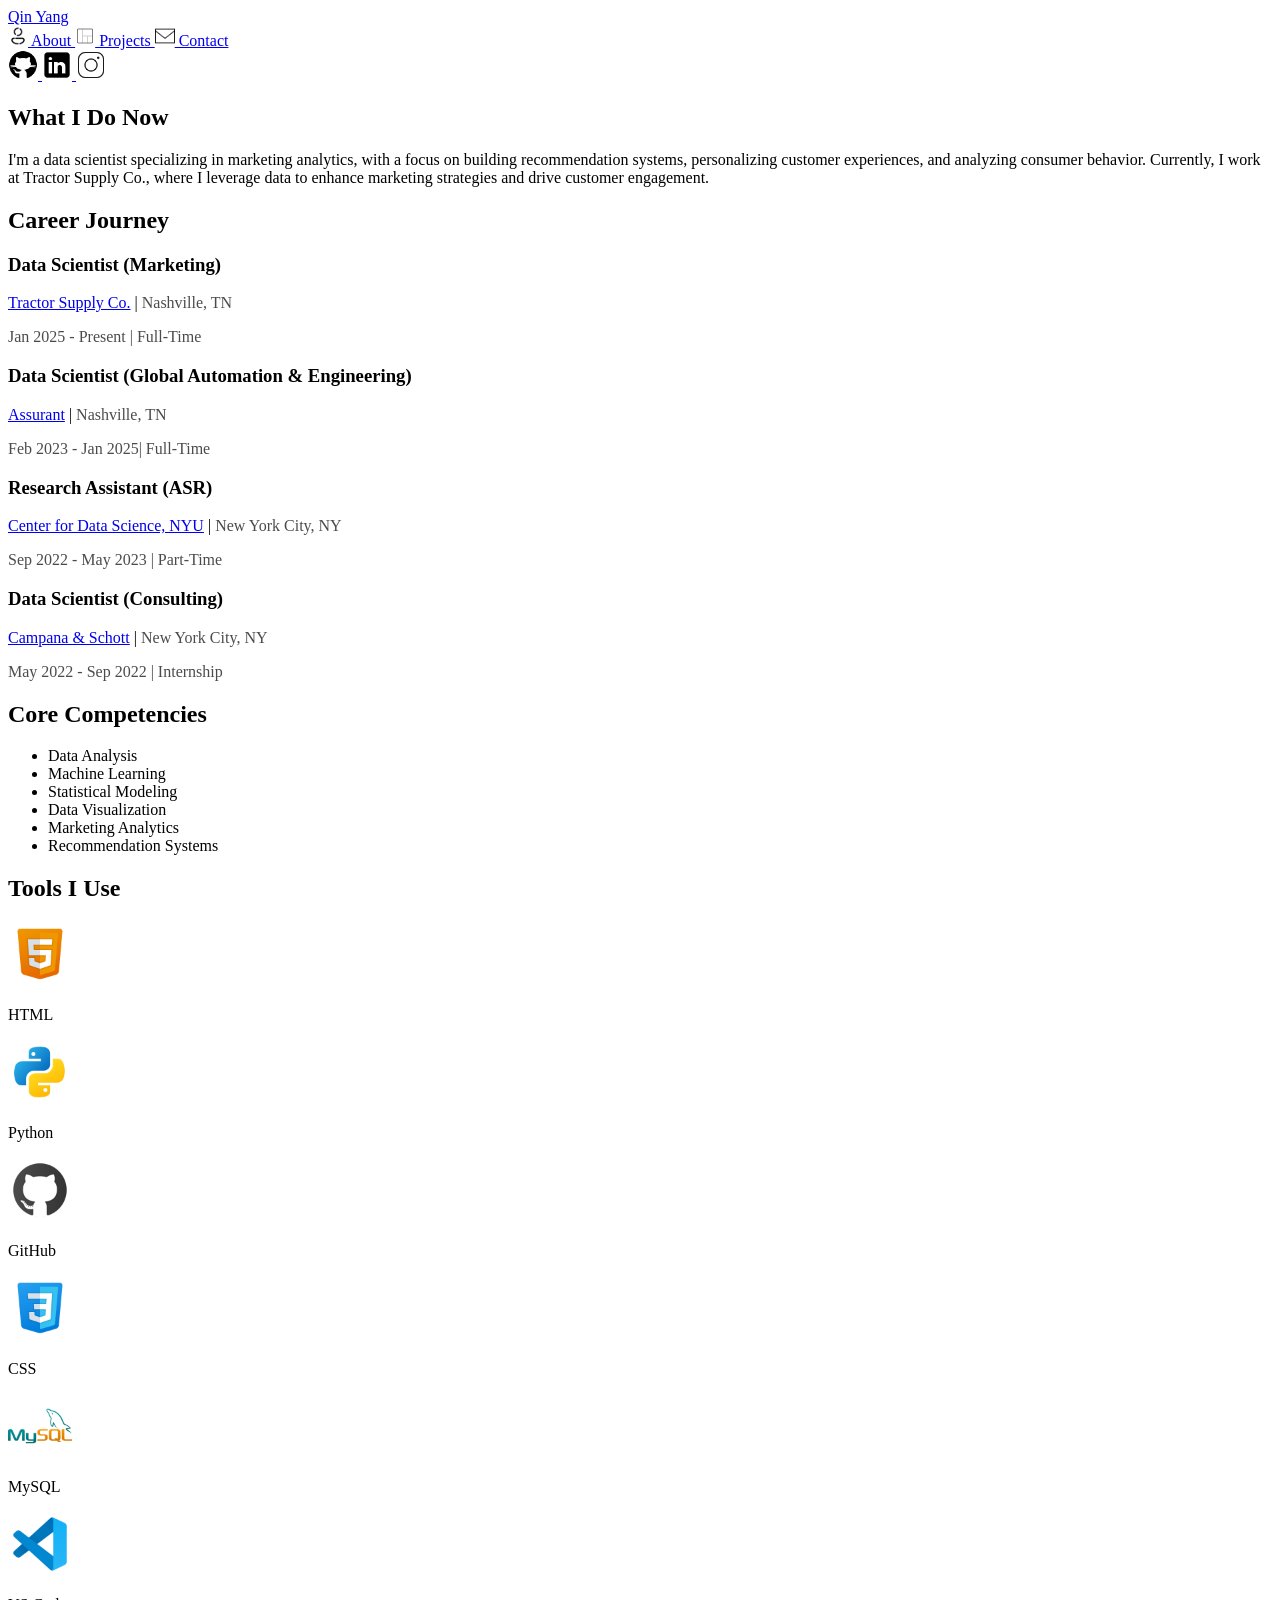
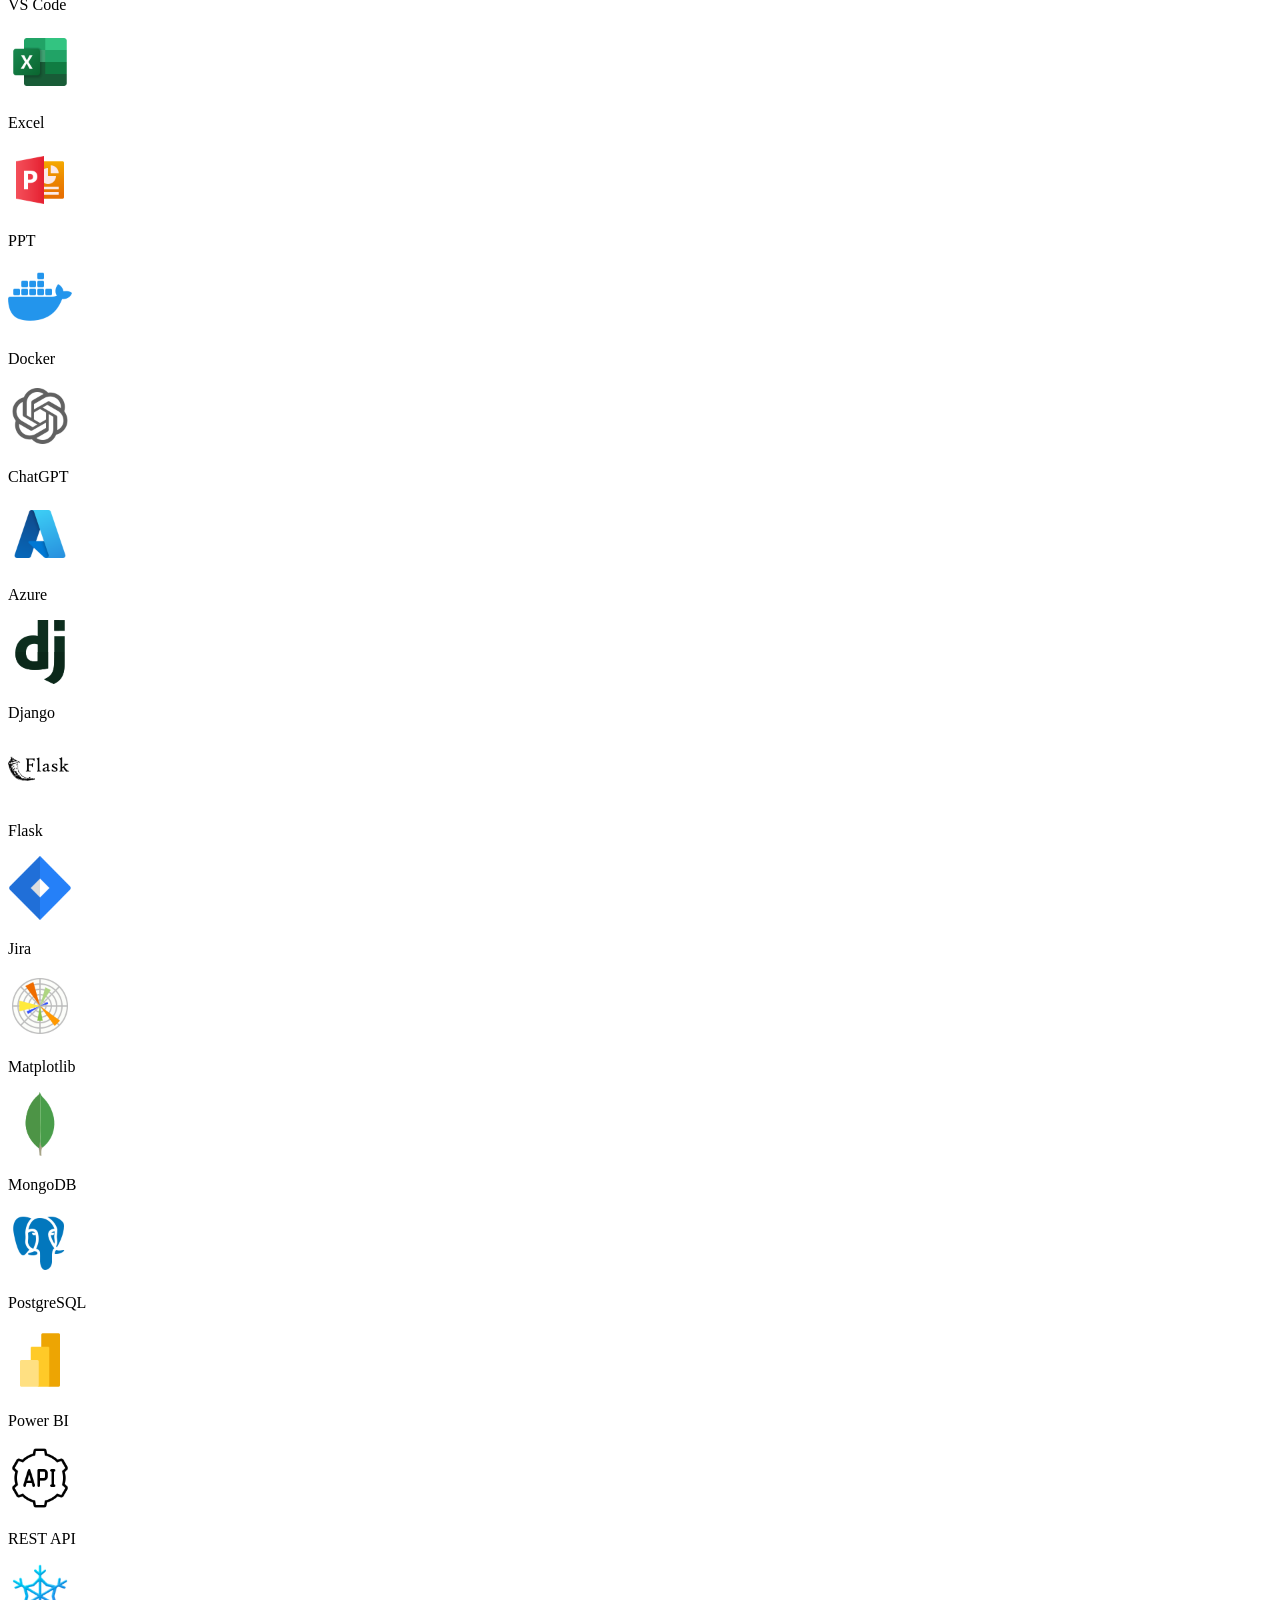
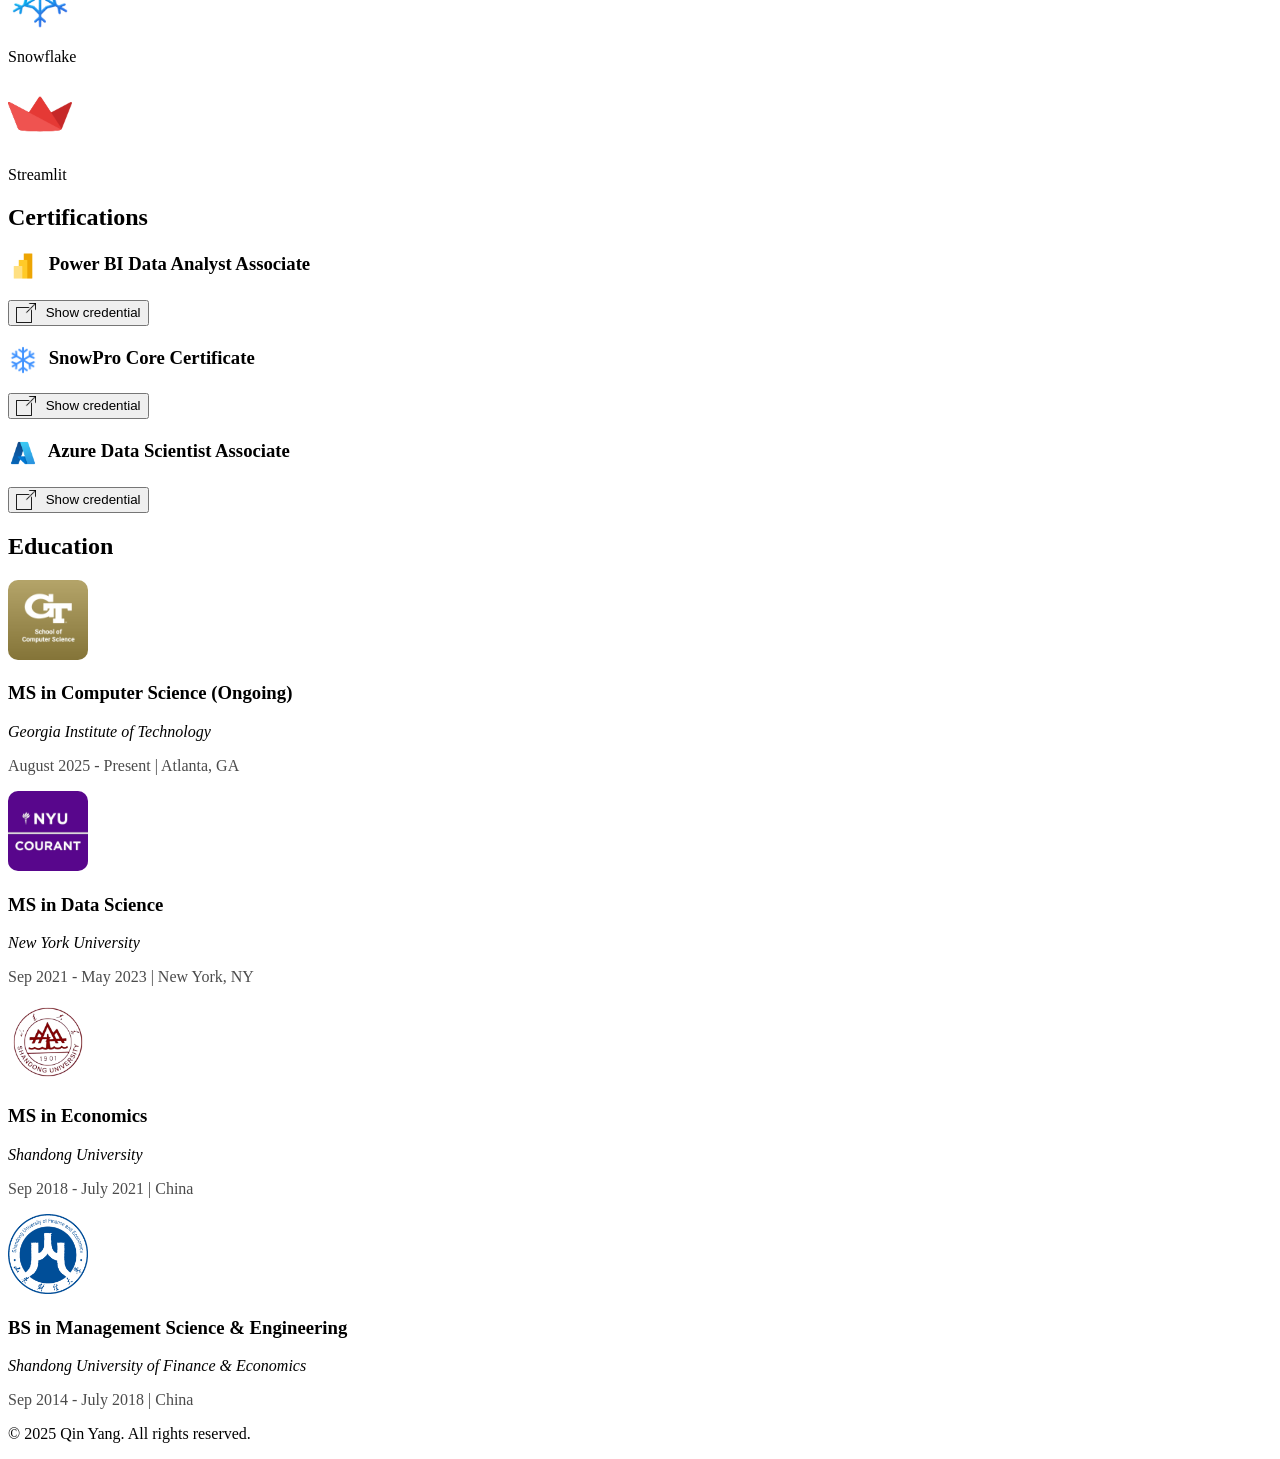
==== about.html @ 68f1b74b "A prototype of my personal website" ====
<!DOCTYPE html>
<html lang="en">
<head>
    <meta charset="UTF-8">
    <meta name="viewport" content="width=device-width, initial-scale=1.0">
    <link rel="stylesheet" href="/Users/qinyang/Documents/Gatech GitHub/Personal-Profile/assets/stylesheet.css">
    <link rel="preconnect" href="https://fonts.googleapis.com">
    <link rel="preconnect" href="https://fonts.gstatic.com" crossorigin>
    <link href="https://fonts.googleapis.com/css2?family=Lato:ital,wght@0,100;0,300;0,400;0,700;0,900;1,100;1,300;1,400;1,700;1,900&display=swap" rel="stylesheet">
    <title>Qin Yang</title>
</head>
<body>
    <!-- Navigation Bar -->
     <header>
        <div class="name"><a href="home.html">Qin Yang</a></div>
        <nav class="navbar">
            <a href="about.html" id="clicked">
                <img src="assets/imgs/icons8-about-me-50.png" alt="About Me" style="width:20px; height:20px;">
                About
            </a>
            <a href="#projects">
                <img src="assets/imgs/icons8-view-quilt-80.png" alt="Projects" style="width:20px; height:20px;">
                Projects
            </a>
            <a href="contact.html">
                <img src="assets/imgs/icons8-email-50.png" alt="Contact" style="width:20px; height:20px;">
                Contact
            </a>
        </nav>
        <div class="social-links">
            <a href="https://github.com/qyang350" target="_blank">
                <img src="assets/imgs/icons8-github-50.png" alt="GitHub" style="width:30px; height:30px;">
            </a>
            <a href="https://www.linkedin.com/in/qin-yang-a0a16521b/" target="_blank">
                <img src="assets/imgs/icons8-linkedin-50.png" alt="LinkedIn" style="width:30px; height:30px;">
            </a>
            <a href="https://www.instagram.com/opal_f_yang/" target="_blank">
                <img src="assets/imgs/icons8-instagram-logo-50.png" alt="Instagram" style="width:30px; height:30px;">
            </a>
        </div>
     </header>
     <!-- Main content goes here -->
    <main>
        <section id="what-i-do">
            <h2 style="font-weight: bold;">What I Do Now</h2>
            <p>I'm a data scientist specializing in marketing analytics, with a focus on building recommendation systems, personalizing customer experiences, and analyzing consumer behavior. Currently, I work at Tractor Supply Co., where I leverage data to enhance marketing strategies and drive customer engagement.</p>
        </section>
        <section id="career-journey">
            <h2 style="font-weight: bold;">Career Journey</h2>
            <div class="career-grid">
                <div id="tsc-data-scientist">
                    <h3>Data Scientist (Marketing)</h3>
                    <p><a href="https://www.tractorsupply.com/">Tractor Supply Co.</a> | <span style="opacity: 0.7">Nashville, TN</span></p>
                    <p style="opacity: 0.7">Jan 2025 - Present | Full-Time</p>
                </div>
                <div id="assurant-data-scientist">
                    <h3>Data Scientist (Global Automation & Engineering)</h3>
                    <p><a href="https://www.assurant.com/">Assurant</a> | <span style="opacity: 0.7">Nashville, TN</span></p>
                    <p style="opacity: 0.7">Feb 2023 - Jan 2025| Full-Time</p>
                </div>
                <div id="nyu-research-assistant">
                    <h3>Research Assistant (ASR)</h3>
                    <p><a href="https://cds.nyu.edu/">Center for Data Science, NYU</a> | <span style="opacity: 0.7">New York City, NY</span></p>
                    <p style="opacity: 0.7">Sep 2022 - May 2023 | Part-Time</p>
                </div>
                <div id="cs-data-scientist">
                    <h3>Data Scientist (Consulting)</h3>
                    <p><a href="https://www.campana-schott.com/us/">Campana & Schott</a> | <span style="opacity: 0.7">New York City, NY</span></p>
                    <p style="opacity: 0.7">May 2022 - Sep 2022 | Internship</p>
                </div>
            </div>
        </section>
        <section id="core-competencies">
            <h2 style="font-weight: bold;">Core Competencies</h2>
            <ul>
                <li>Data Analysis</li>
                <li>Machine Learning</li>
                <li>Statistical Modeling</li>
                <li>Data Visualization</li>
                <li>Marketing Analytics</li>
                <li>Recommendation Systems</li>
            </ul>
        </section>
        <section id="tools-i-use">
            <h2 style="font-weight: bold;">Tools I Use</h2>
            <div class="tools-grid">
                <div>
                    <img src="assets/imgs/icons8-html-5-96.png" style="height: 64px;">
                    <p>HTML</p>
                </div>
                <div>
                    <img src="assets/imgs/icons8-python-96.png" style="height: 64px;">
                    <p>Python</p>
                </div>
                <div>
                    <img src="assets/imgs/icons8-github-96.png" style="height: 64px;">
                    <p>GitHub</p>
                </div>
                <div>
                    <img src="assets/imgs/icons8-css3-96.png" style="height: 64px;">
                    <p>CSS</p>
                </div>
                <div>
                    <img src="assets/imgs/icons8-mysql-logo-96.png" style="height: 64px;">
                    <p>MySQL</p>
                </div>
                <div>
                    <img src="assets/imgs/icons8-visual-studio-code-2019-96.png" style="height: 64px;">
                    <p>VS Code</p>
                </div>
                <div>
                    <img src="assets/imgs/icons8-microsoft-excel-2019-96.png" style="height: 64px;">
                    <p>Excel</p>
                </div>
                <div>
                    <img src="assets/imgs/icons8-microsoft-powerpoint-96.png" style="height: 64px;">
                    <p>PPT</p>
                </div>
                <div>
                    <img src="assets/imgs/icons8-docker-96.png" style="height: 64px;">
                    <p>Docker</p>
                </div>
                <div>
                    <img src="assets/imgs/icons8-chatgpt-96.png" style="height: 64px;">
                    <p>ChatGPT</p>
                </div>
                <div>
                    <img src="assets/imgs/icons8-azure-96.png" style="height: 64px;">
                    <p>Azure</p>
                </div>
                <div>
                    <img src="assets/imgs/icons8-django-96.png" style="height: 64px;">
                    <p>Django</p>
                </div>
                <div>
                    <img src="assets/imgs/icons8-flask-100.png" style="height: 64px;">
                    <p>Flask</p>
                </div>
                <div>
                    <img src="assets/imgs/icons8-jira-96.png" style="height: 64px;">
                    <p>Jira</p>
                </div>
                <div>
                    <img src="assets/imgs/icons8-matplotlib-96.png" style="height: 64px;">
                    <p>Matplotlib</p>
                </div>
                <div>
                    <img src="assets/imgs/icons8-mongodb-96.png" style="height: 64px;">
                    <p>MongoDB</p>
                </div>
                <div>
                    <img src="assets/imgs/icons8-postgresql-96.png" style="height: 64px;">
                    <p>PostgreSQL</p>
                </div>
                <div>
                    <img src="assets/imgs/icons8-power-bi-2021-96.png" style="height: 64px;">
                    <p>Power BI</p>
                </div>
                <div>
                    <img src="assets/imgs/icons8-rest-api-100.png" style="height: 64px;">
                    <p>REST API</p>
                </div>
                <div>
                    <img src="assets/imgs/icons8-snowflake-94.png" style="height: 64px;">
                    <p>Snowflake</p>
                </div>
                <div>
                    <img src="assets/imgs/icons8-streamlit-96.png" style="height: 64px;">
                    <p>Streamlit</p>
                </div>
            </div>
        </section>
        <section id="certifications">
            <h2 style="font-weight: bold;">Certifications</h2>
            <div>
                <div id="certificate">
                    <h3>
                        <img src="assets/imgs/icons8-power-bi-2021-96.png" alt="Power BI Logo" style="width:30px; height:30px; vertical-align:middle; margin-right:6px;">
                        Power BI Data Analyst Associate
                    </h3>
                    <a href="https://achieve.snowflake.com/372d819d-d7f3-4396-bee8-6fe7831b6d14#acc.HWFtnwcZ" style="text-decoration:none;">
                        <button>
                            <img src="assets/imgs/icons8-external-link-50.png" alt="Show credential" style="width:20px; height:20px; vertical-align:middle; margin-right:6px;">
                            Show credential
                        </button>
                    </a>
                </div>
                <div id="certificate">
                    <h3>
                        <img src="assets/imgs/snowflake.png" alt="Snowflake Logo" style="width:30px; height:30px; vertical-align:middle; margin-right:6px;">
                        SnowPro Core Certificate
                    </h3>
                    <a href="https://achieve.snowflake.com/372d819d-d7f3-4396-bee8-6fe7831b6d14#acc.HWFtnwcZ" style="text-decoration:none;">
                        <button>
                            <img src="assets/imgs/icons8-external-link-50.png" alt="Show credential" style="width:20px; height:20px; vertical-align:middle; margin-right:6px;">
                            Show credential
                        </button>
                    </a>
                </div>
                <div id="certificate">
                    <h3>
                        <img src="assets/imgs/icons8-azure-96.png" alt="Azure Logo" style="width:30px; height:30px; vertical-align:middle; margin-right:6px;">
                        Azure Data Scientist Associate
                    </h3>
                    <a href="https://achieve.snowflake.com/372d819d-d7f3-4396-bee8-6fe7831b6d14#acc.HWFtnwcZ" style="text-decoration:none;">
                        <button>
                            <img src="assets/imgs/icons8-external-link-50.png" alt="Show credential" style="width:20px; height:20px; vertical-align:middle; margin-right:6px;">
                            Show credential
                        </button>
                    </a>
                </div>
            </div>
        </section>
        <section id="education">
            <h2 style="font-weight: bold;">Education</h2>
            <div class="education-grid">
                <div id="gatech-ms">
                    <div class="school-logo">
                        <img src="assets/imgs/gatech-cs.jpg" alt="Georgia Tech MS in Computer Science" style="width:80px; border-radius:10px;">
                    </div>
                    <div class="program-details">
                        <h3>MS in Computer Science (Ongoing)</h3>
                        <p><i>Georgia Institute of Technology</i></p>
                        <p style="opacity: 0.7">August 2025 - Present | Atlanta, GA</p>
                    </div>
                </div>
                <div id="nyu-ms">
                    <div class="school-logo">
                        <img src="assets/imgs/nyu-courant.jpg" alt="NYU MS in Data Science" style="width:80px; border-radius:10px;">
                    </div>
                    <div class="program-details">
                        <h3>MS in Data Science</h3>
                        <p><i>New York University</i></p>
                        <p style="opacity: 0.7">Sep 2021 - May 2023 | New York, NY</p>
                    </div>
                </div>
                <div id="sd-ms">
                    <div class="school-logo">
                        <img src="assets/imgs/sdu.png" alt="Shandong University MS in Economics" style="width:80px; border-radius:10px;">
                    </div>
                    <div class="program-details">
                        <h3>MS in Economics</h3>
                        <p><i>Shandong University</i></p>
                        <p style="opacity: 0.7">Sep 2018 - July 2021 | China</p>
                    </div>
                </div>
                <div id="sd-finance-econ-bachelor">
                    <div class="school-logo">
                        <img src="assets/imgs/sdu-ef.png" alt="Shandong University of Finance & Economics" style="width:80px; border-radius:10px;">
                    </div>
                    <div class="program-details">
                        <h3>BS in Management Science & Engineering</h3>
                        <p><i>Shandong University of Finance & Economics</i></p>
                        <p style="opacity: 0.7">Sep 2014 - July 2018 | China</p>
                    </div>
                </div>
        </section>
        <!-- <section id="outside-work">
            <h2 style="font-weight: bold;">Outside of Work</h2>
            <div class="photos-grid">
                <img src="assets/imgs/photo-1.png" alt="Hiking">
                <img src="assets/imgs/photo-2.png" alt="Chongqing">
                <img src="assets/imgs/photo-3.jpg" alt="Riley">
                <img src="assets/imgs/photo-4.JPG">
                <img src="assets/imgs/photo-5.jpg">
                <img src="assets/imgs/photo-6.JPG">
                <img src="assets/imgs/photo-7.jpg">
                <img src="assets/imgs/photo-8.png">
            </div>
        </section> -->
    </main>
    <footer>
        <p>&copy; 2025 Qin Yang. All rights reserved.</p>
    </footer>
</body>
</html>
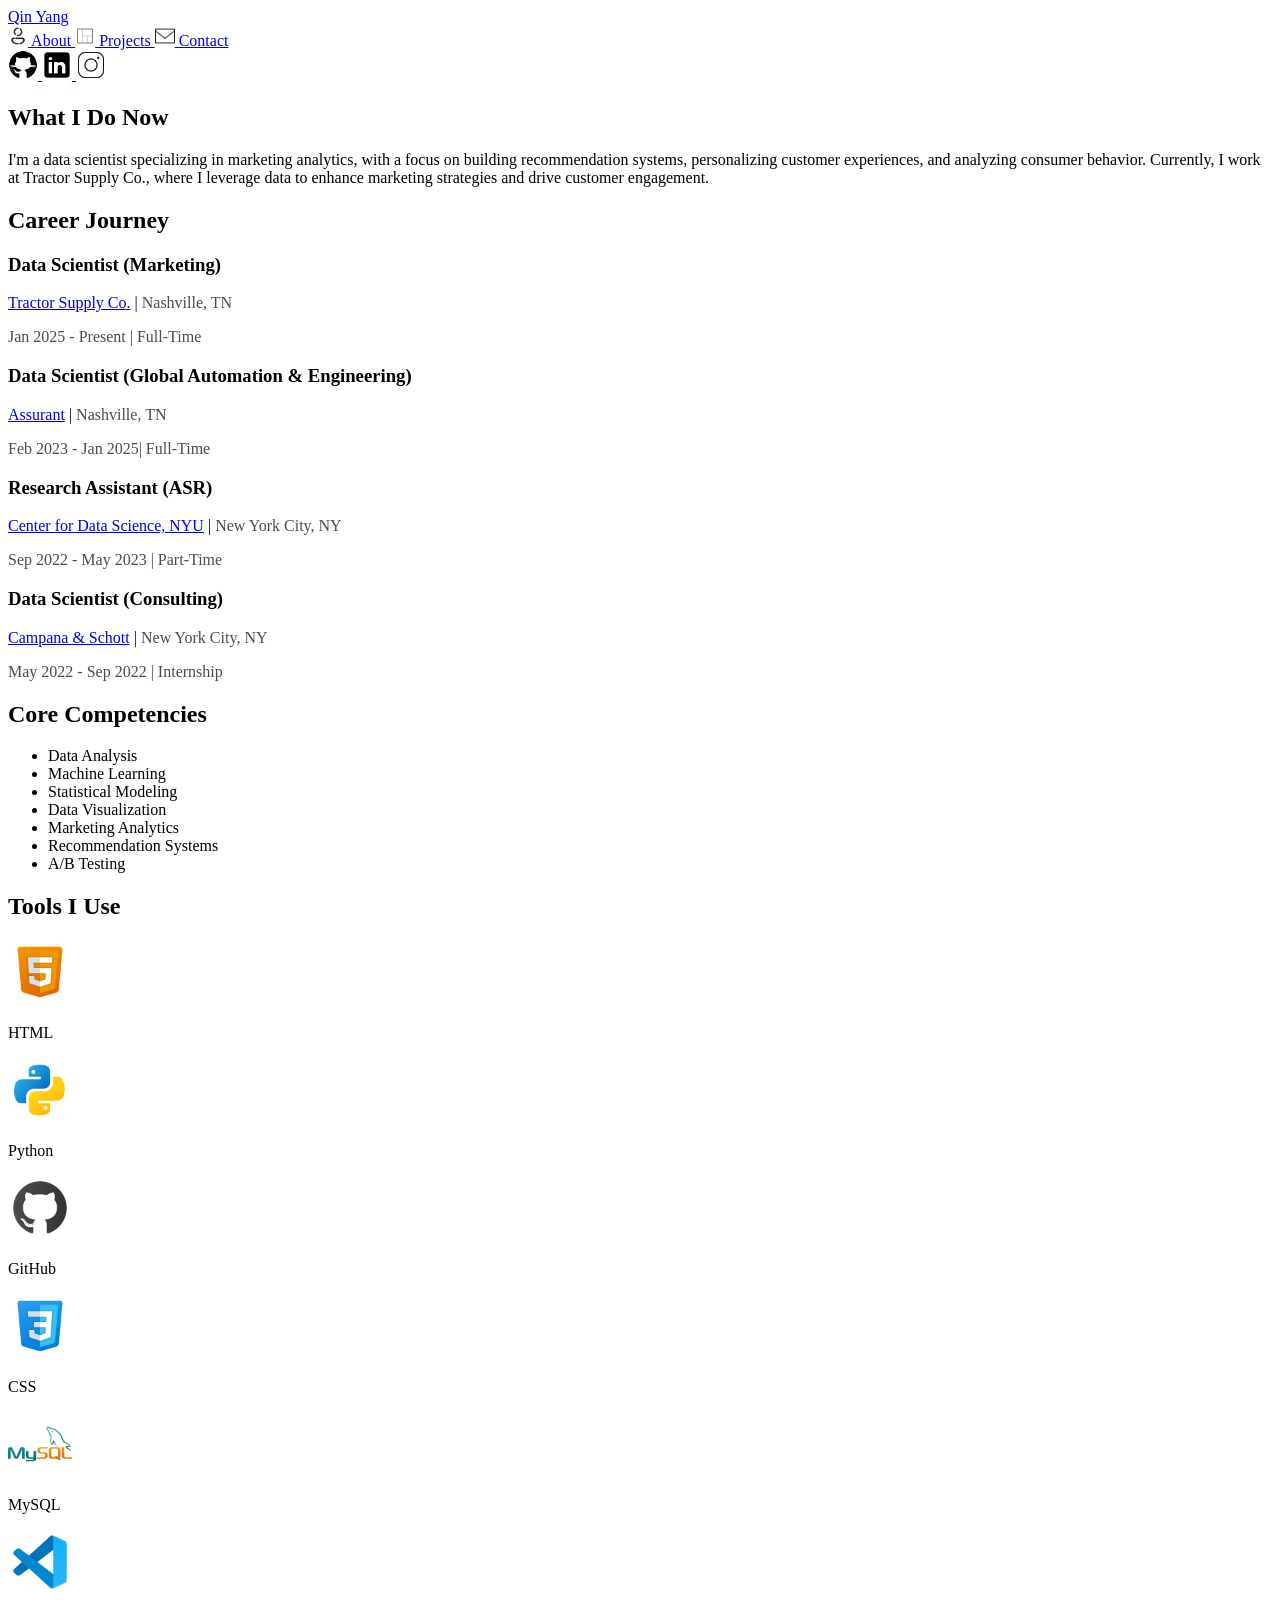
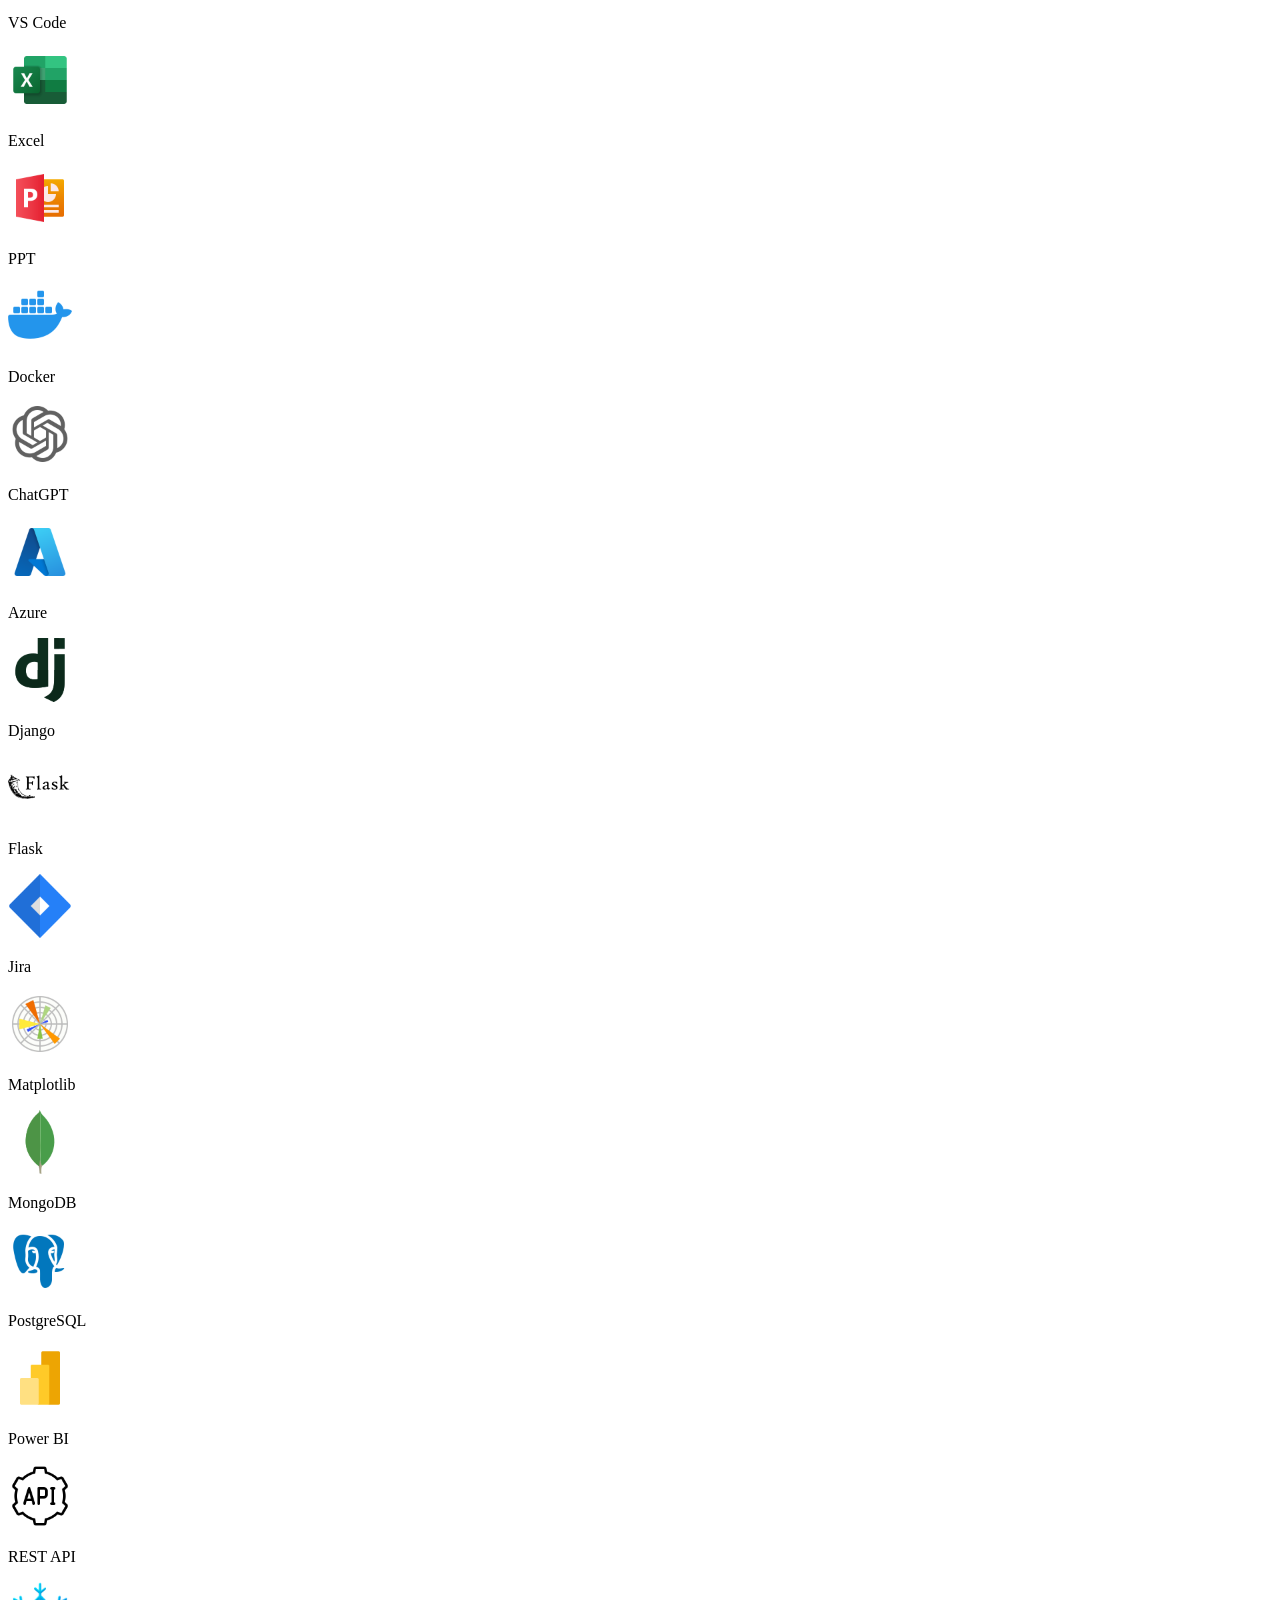
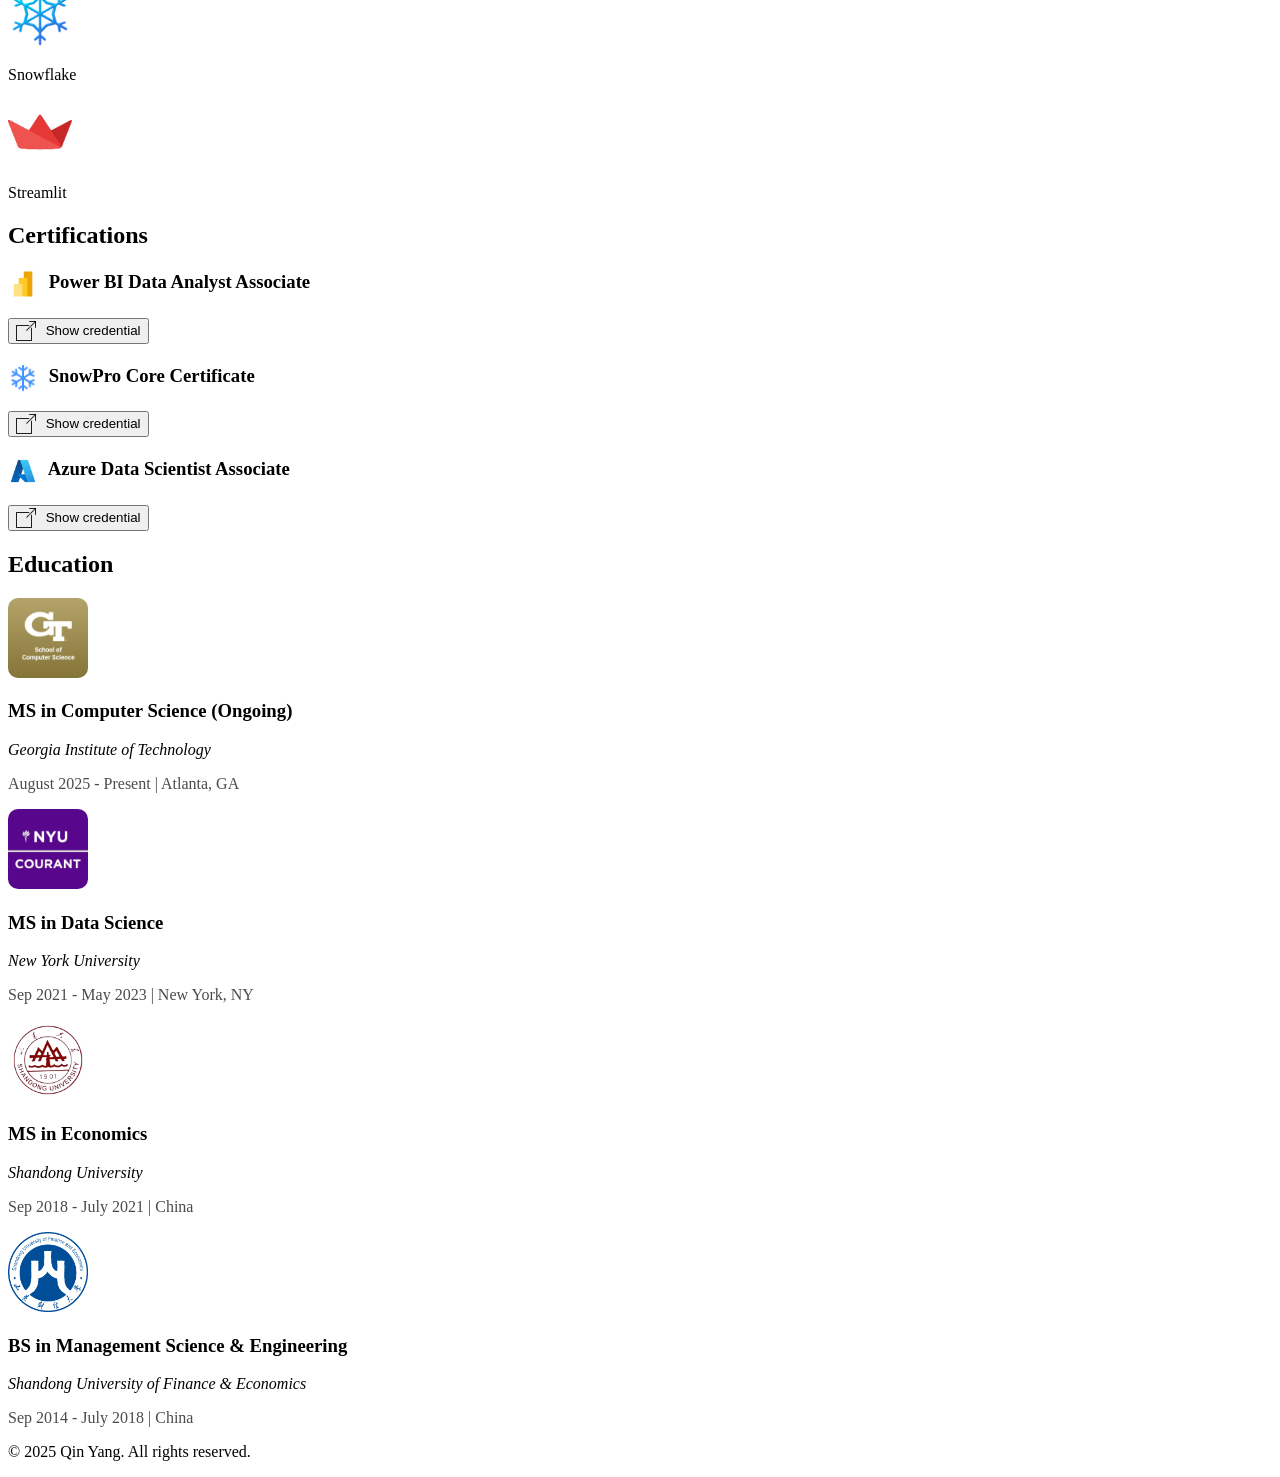
==== commit c52c7e7c: "Update portfolio" ====
--- a/about.html
+++ b/about.html
@@ -3,7 +3,7 @@
 <head>
     <meta charset="UTF-8">
     <meta name="viewport" content="width=device-width, initial-scale=1.0">
-    <link rel="stylesheet" href="/Users/qinyang/Documents/Gatech GitHub/Personal-Profile/assets/stylesheet.css">
+    <link rel="stylesheet" href="/Users/qinyang/Documents/GitHub/Personal-Profile/assets/stylesheet.css">
     <link rel="preconnect" href="https://fonts.googleapis.com">
     <link rel="preconnect" href="https://fonts.gstatic.com" crossorigin>
     <link href="https://fonts.googleapis.com/css2?family=Lato:ital,wght@0,100;0,300;0,400;0,700;0,900;1,100;1,300;1,400;1,700;1,900&display=swap" rel="stylesheet">
@@ -18,7 +18,7 @@
                 <img src="assets/imgs/icons8-about-me-50.png" alt="About Me" style="width:20px; height:20px;">
                 About
             </a>
-            <a href="#projects">
+            <a href="projects.html">
                 <img src="assets/imgs/icons8-view-quilt-80.png" alt="Projects" style="width:20px; height:20px;">
                 Projects
             </a>
@@ -79,6 +79,7 @@
                 <li>Data Visualization</li>
                 <li>Marketing Analytics</li>
                 <li>Recommendation Systems</li>
+                <li>A/B Testing</li>
             </ul>
         </section>
         <section id="tools-i-use">
@@ -178,7 +179,7 @@
                         <img src="assets/imgs/icons8-power-bi-2021-96.png" alt="Power BI Logo" style="width:30px; height:30px; vertical-align:middle; margin-right:6px;">
                         Power BI Data Analyst Associate
                     </h3>
-                    <a href="https://achieve.snowflake.com/372d819d-d7f3-4396-bee8-6fe7831b6d14#acc.HWFtnwcZ" style="text-decoration:none;">
+                    <a href="https://learn.microsoft.com/en-us/users/yangqin-9115/credentials/882cb83aa916bb2c" style="text-decoration:none;">
                         <button>
                             <img src="assets/imgs/icons8-external-link-50.png" alt="Show credential" style="width:20px; height:20px; vertical-align:middle; margin-right:6px;">
                             Show credential
@@ -202,7 +203,7 @@
                         <img src="assets/imgs/icons8-azure-96.png" alt="Azure Logo" style="width:30px; height:30px; vertical-align:middle; margin-right:6px;">
                         Azure Data Scientist Associate
                     </h3>
-                    <a href="https://achieve.snowflake.com/372d819d-d7f3-4396-bee8-6fe7831b6d14#acc.HWFtnwcZ" style="text-decoration:none;">
+                    <a href="https://www.credly.com/users/qin-yang.fada8e9a/badges#credly" style="text-decoration:none;">
                         <button>
                             <img src="assets/imgs/icons8-external-link-50.png" alt="Show credential" style="width:20px; height:20px; vertical-align:middle; margin-right:6px;">
                             Show credential
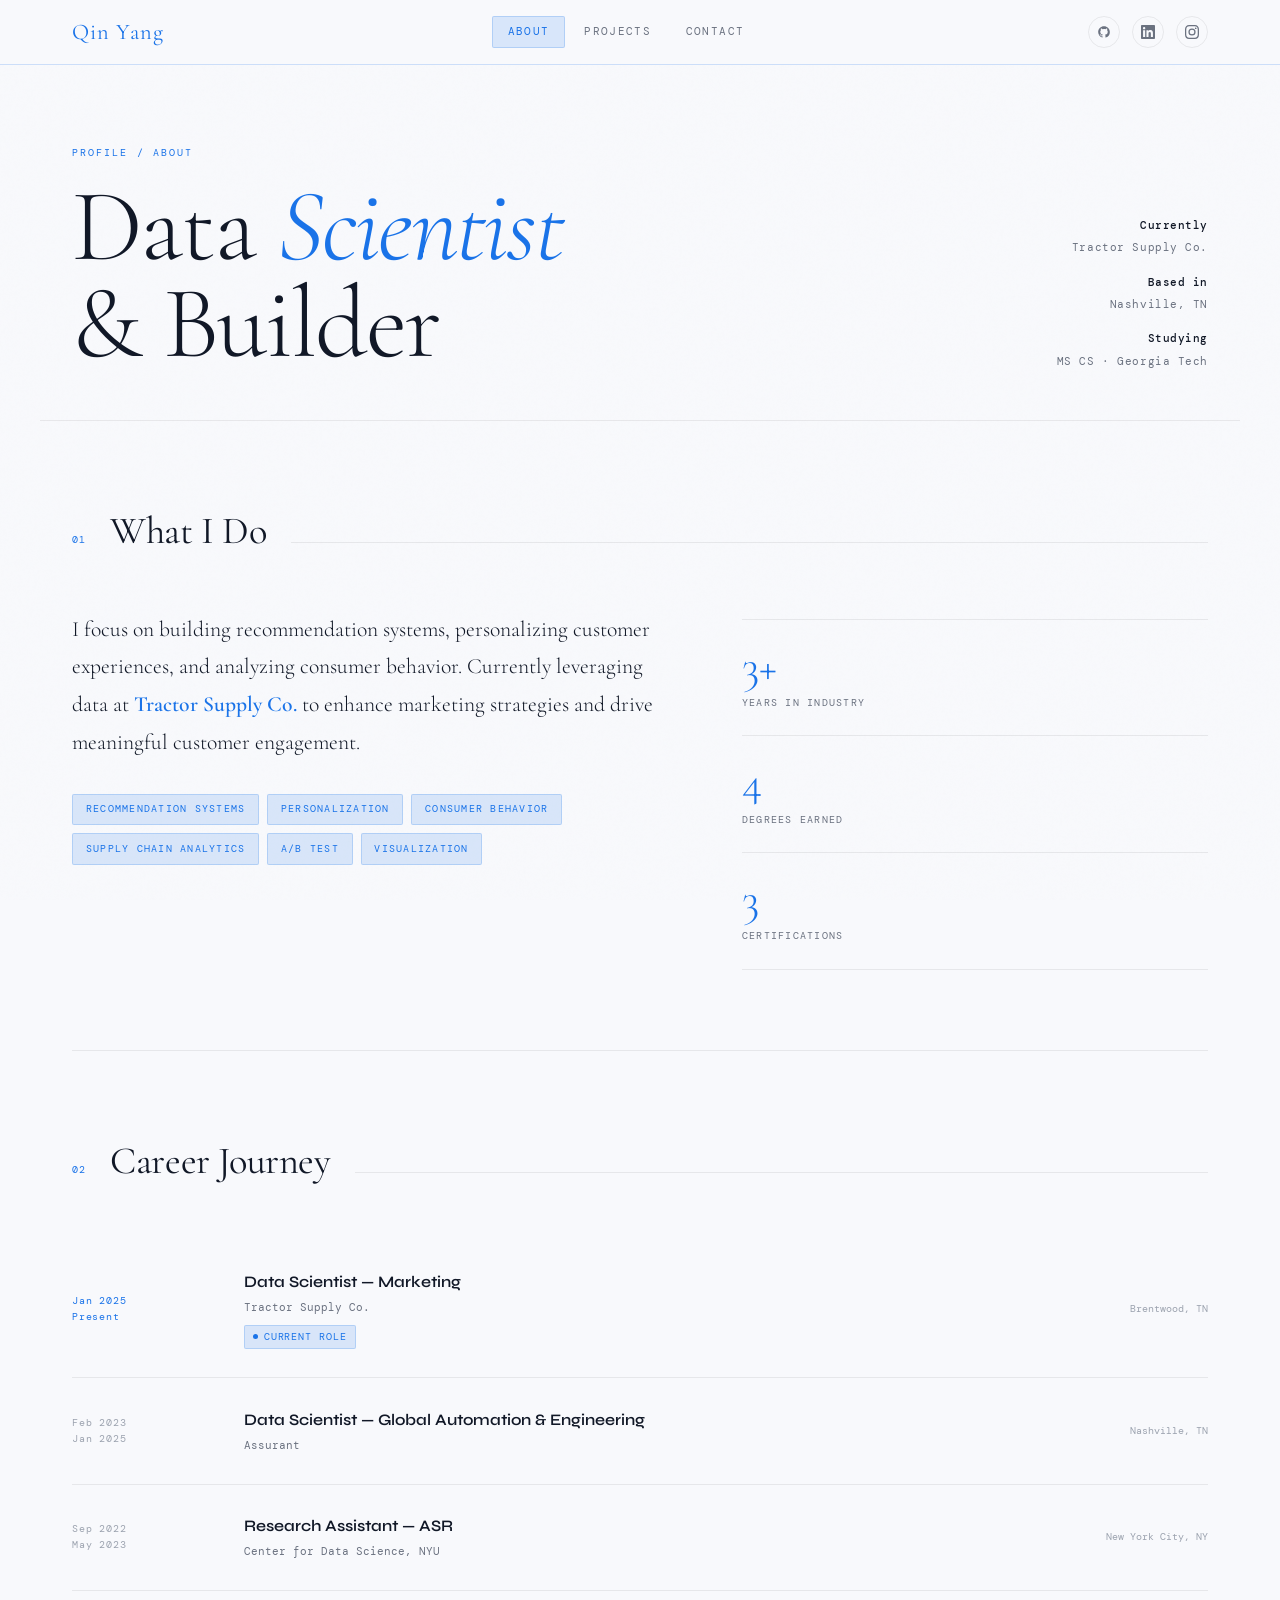
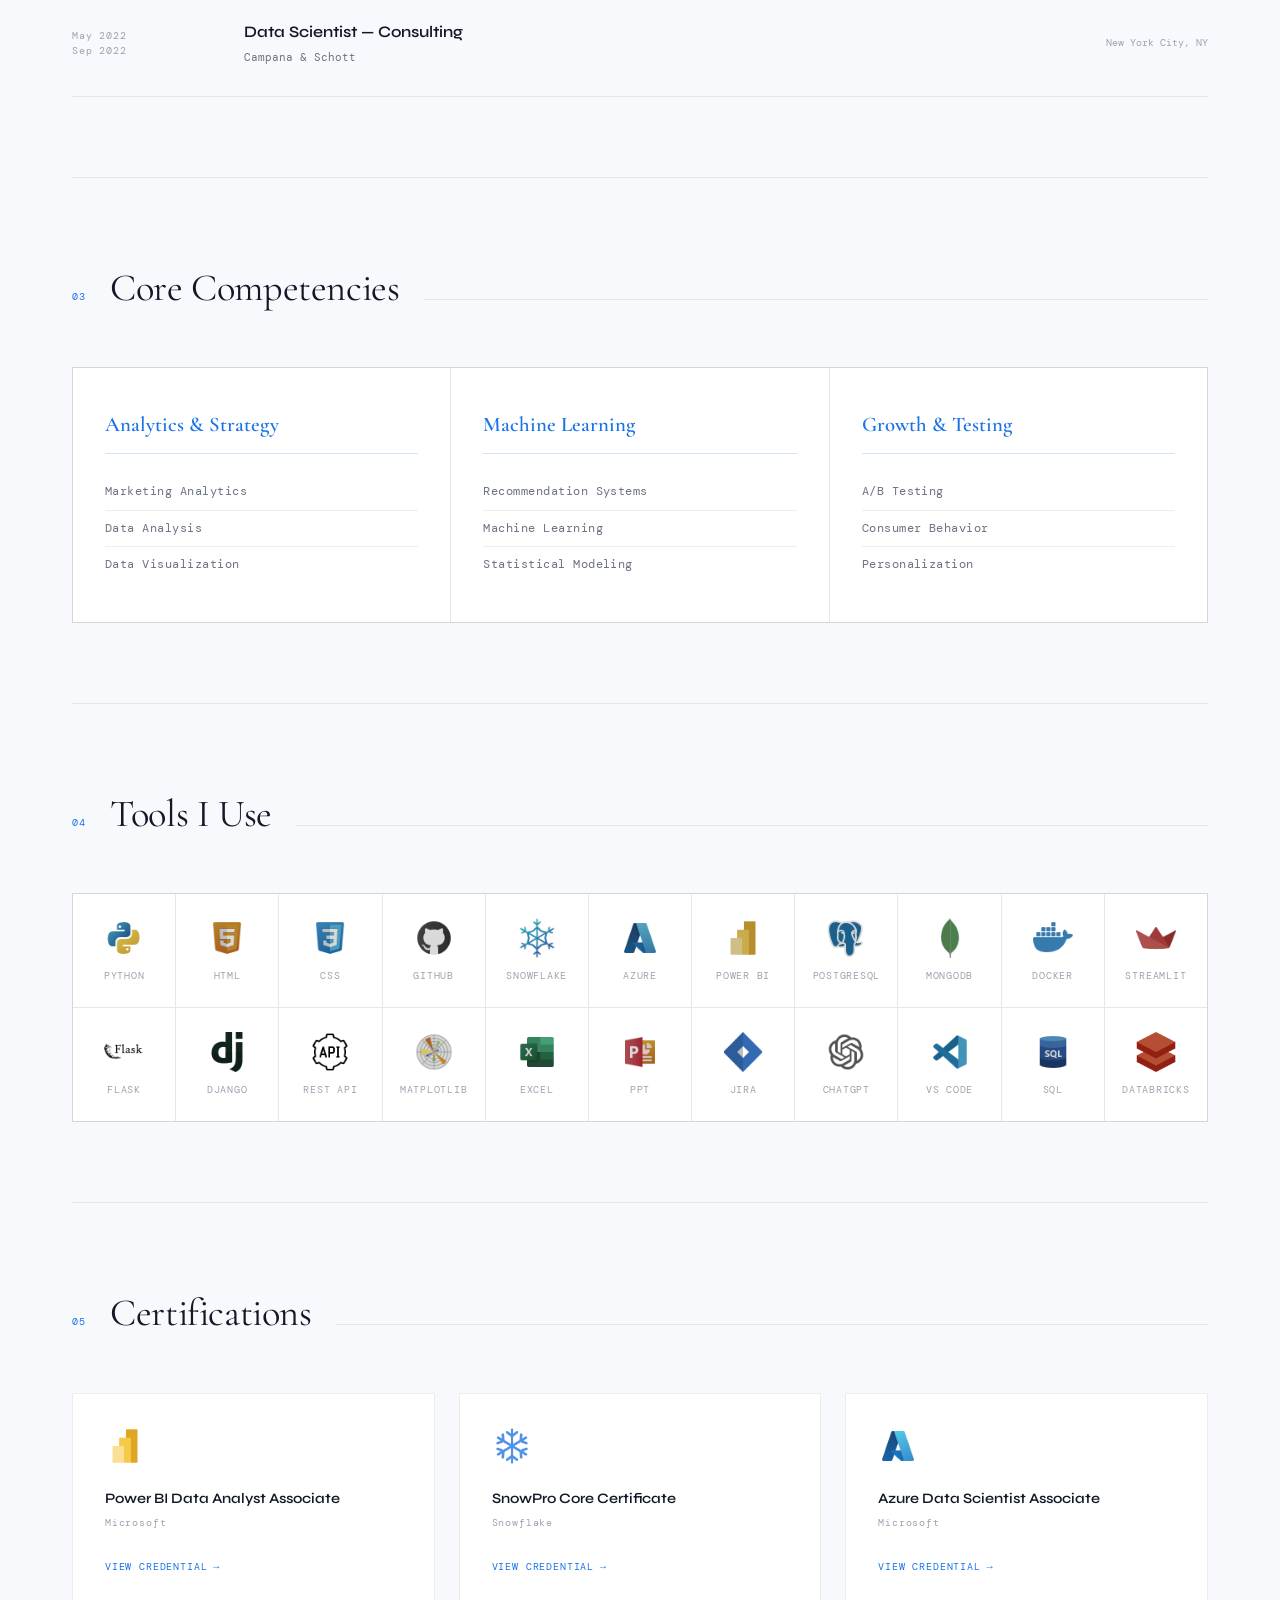
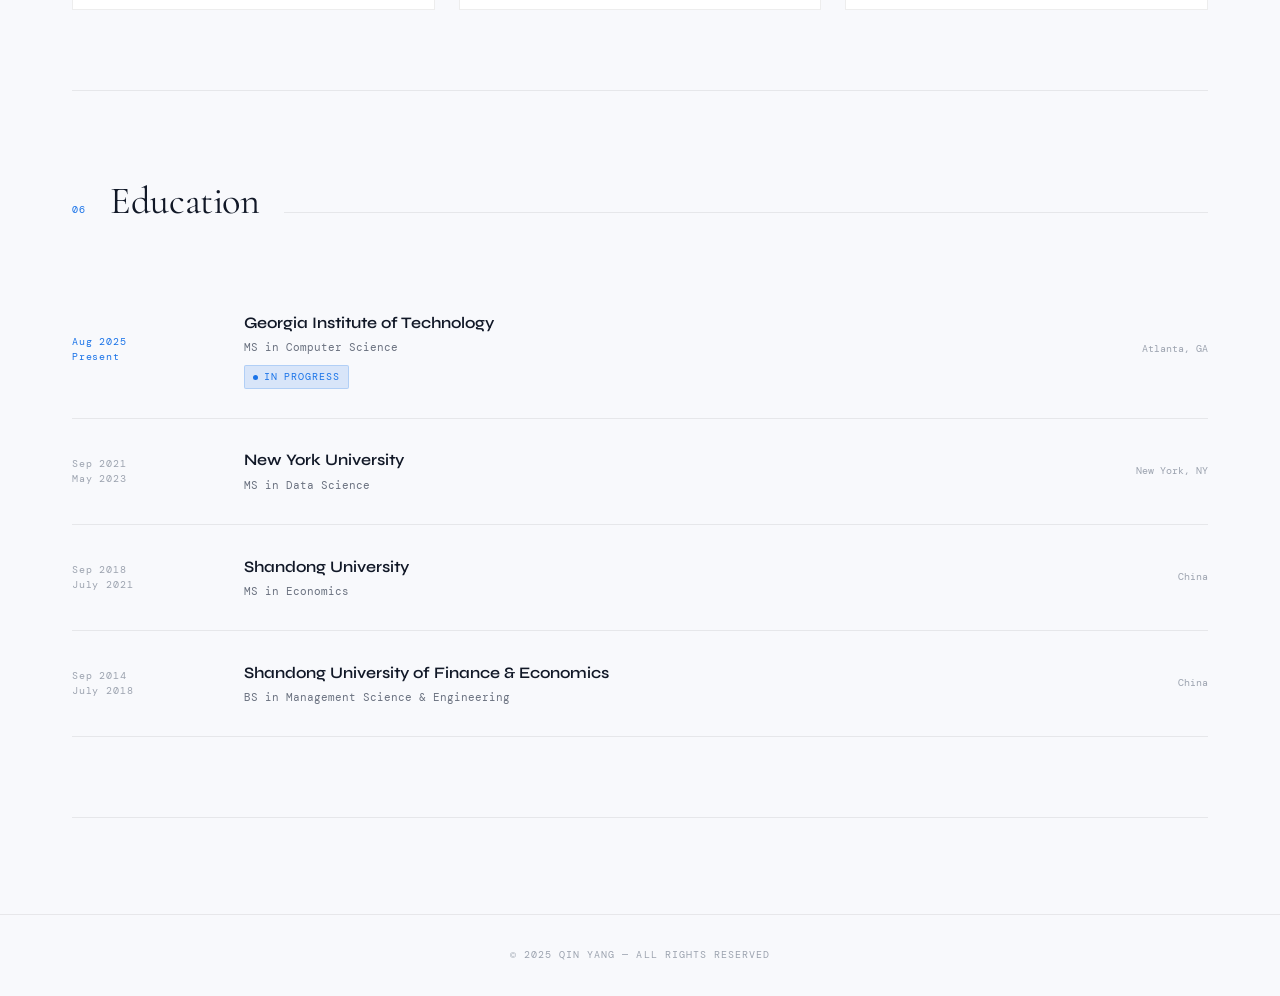
==== commit 315cdf98: "Update portfolio website" ====
--- a/about.html
+++ b/about.html
@@ -1,277 +1,986 @@
 <!DOCTYPE html>
 <html lang="en">
 <head>
-    <meta charset="UTF-8">
-    <meta name="viewport" content="width=device-width, initial-scale=1.0">
-    <link rel="stylesheet" href="/Users/qinyang/Documents/GitHub/Personal-Profile/assets/stylesheet.css">
-    <link rel="preconnect" href="https://fonts.googleapis.com">
-    <link rel="preconnect" href="https://fonts.gstatic.com" crossorigin>
-    <link href="https://fonts.googleapis.com/css2?family=Lato:ital,wght@0,100;0,300;0,400;0,700;0,900;1,100;1,300;1,400;1,700;1,900&display=swap" rel="stylesheet">
-    <title>Qin Yang</title>
+  <meta charset="UTF-8">
+  <meta name="viewport" content="width=device-width, initial-scale=1.0">
+  <title>Qin Yang — About</title>
+  <link rel="preconnect" href="https://fonts.googleapis.com">
+  <link rel="preconnect" href="https://fonts.gstatic.com" crossorigin>
+  <link href="https://fonts.googleapis.com/css2?family=Cormorant+Garamond:ital,wght@0,300;0,400;0,600;1,300;1,400&family=DM+Mono:wght@300;400;500&family=Syne:wght@400;600;700;800&display=swap" rel="stylesheet">
+  <style>
+    :root {
+      --bg: #f8f9fc;
+      --bg2: #ffffff;
+      --bg3: #eef3fd;
+      --gold: #1A73E8;
+      --gold-light: #1A73E8;
+      --gold-dim: rgba(26,115,232,0.14);
+      --text: #111827;
+      --text-muted: #6b7280;
+      --text-dim: #9ca3af;
+      --border: rgba(26,115,232,0.2);
+      --border-subtle: rgba(0,0,0,0.07);
+      --ff-display: 'Cormorant Garamond', serif;
+      --ff-sans: 'Syne', sans-serif;
+      --ff-mono: 'DM Mono', monospace;
+    }
+
+    *, *::before, *::after { box-sizing: border-box; margin: 0; padding: 0; }
+
+    html { scroll-behavior: smooth; }
+
+    body {
+      background: var(--bg);
+      color: var(--text);
+      font-family: var(--ff-sans);
+      line-height: 1.6;
+      overflow-x: hidden;
+    }
+
+    /* ── NOISE OVERLAY ── */
+    body::before {
+      content: '';
+      position: fixed;
+      inset: 0;
+      background-image: url("data:image/svg+xml,%3Csvg viewBox='0 0 256 256' xmlns='http://www.w3.org/2000/svg'%3E%3Cfilter id='noise'%3E%3CfeTurbulence type='fractalNoise' baseFrequency='0.9' numOctaves='4' stitchTiles='stitch'/%3E%3C/filter%3E%3Crect width='100%25' height='100%25' filter='url(%23noise)' opacity='0.04'/%3E%3C/svg%3E");
+      pointer-events: none;
+      z-index: 0;
+      opacity: 0.4;
+    }
+
+    /* ── HEADER ── */
+    header {
+      position: sticky;
+      top: 0;
+      z-index: 100;
+      background: rgba(248,249,252,0.92);
+      backdrop-filter: blur(16px);
+      border-bottom: 1px solid var(--border);
+    }
+
+    .header-inner {
+      max-width: 1200px;
+      margin: 0 auto;
+      padding: 0 2rem;
+      height: 64px;
+      display: flex;
+      align-items: center;
+      justify-content: space-between;
+      gap: 2rem;
+    }
+
+    .logo-name a {
+      font-family: var(--ff-display);
+      font-size: 1.4rem;
+      font-weight: 400;
+      letter-spacing: 0.05em;
+      color: var(--gold-light);
+      text-decoration: none;
+    }
+
+    .main-nav {
+      display: flex;
+      gap: 0.25rem;
+    }
+
+    .nav-link {
+      font-family: var(--ff-mono);
+      font-size: 0.7rem;
+      letter-spacing: 0.12em;
+      text-transform: uppercase;
+      color: var(--text-muted);
+      text-decoration: none;
+      padding: 0.4rem 0.9rem;
+      border: 1px solid transparent;
+      border-radius: 2px;
+      transition: all 0.2s;
+    }
+
+    .nav-link:hover, .nav-link.active {
+      color: var(--gold);
+      border-color: var(--border);
+      background: var(--gold-dim);
+    }
+
+    .social-icons {
+      display: flex;
+      gap: 0.75rem;
+      align-items: center;
+    }
+
+    .social-icons a {
+      width: 32px;
+      height: 32px;
+      border: 1px solid var(--border-subtle);
+      border-radius: 50%;
+      display: flex;
+      align-items: center;
+      justify-content: center;
+      color: var(--text-muted);
+      text-decoration: none;
+      font-size: 0.85rem;
+      transition: all 0.2s;
+    }
+
+    .social-icons a:hover {
+      border-color: var(--gold);
+      color: var(--gold);
+      background: var(--gold-dim);
+    }
+
+    /* ── PAGE HERO ── */
+    .page-hero {
+      max-width: 1200px;
+      margin: 0 auto;
+      padding: 5rem 2rem 3rem;
+      display: grid;
+      grid-template-columns: 1fr auto;
+      align-items: end;
+      gap: 2rem;
+      border-bottom: 1px solid var(--border-subtle);
+    }
+
+    .hero-label {
+      font-family: var(--ff-mono);
+      font-size: 0.65rem;
+      letter-spacing: 0.2em;
+      text-transform: uppercase;
+      color: var(--gold);
+      margin-bottom: 1rem;
+      opacity: 0;
+      animation: fadeUp 0.6s 0.1s forwards;
+    }
+
+    .hero-title {
+      font-family: var(--ff-display);
+      font-size: clamp(3.5rem, 8vw, 7rem);
+      font-weight: 300;
+      line-height: 0.95;
+      letter-spacing: -0.02em;
+      color: var(--text);
+      opacity: 0;
+      animation: fadeUp 0.7s 0.2s forwards;
+    }
+
+    .hero-title em {
+      font-style: italic;
+      color: var(--gold-light);
+    }
+
+    .hero-meta {
+      text-align: right;
+      opacity: 0;
+      animation: fadeUp 0.7s 0.35s forwards;
+    }
+
+    .hero-meta p {
+      font-family: var(--ff-mono);
+      font-size: 0.7rem;
+      color: var(--text-muted);
+      letter-spacing: 0.05em;
+      line-height: 2;
+    }
+
+    .hero-meta strong {
+      color: var(--text);
+      font-weight: 500;
+    }
+
+    /* ── MAIN LAYOUT ── */
+    main {
+      position: relative;
+      z-index: 1;
+    }
+
+    .content-wrapper {
+      max-width: 1200px;
+      margin: 0 auto;
+      padding: 0 2rem 6rem;
+    }
+
+    /* ── SECTION SHARED ── */
+    .section {
+      padding: 5rem 0;
+      border-bottom: 1px solid var(--border-subtle);
+      opacity: 0;
+      transform: translateY(24px);
+      transition: opacity 0.7s ease, transform 0.7s ease;
+    }
+
+    .section.visible {
+      opacity: 1;
+      transform: translateY(0);
+    }
+
+    .section-header {
+      display: flex;
+      align-items: baseline;
+      gap: 1.5rem;
+      margin-bottom: 3rem;
+    }
+
+    .section-num {
+      font-family: var(--ff-mono);
+      font-size: 0.65rem;
+      color: var(--gold);
+      letter-spacing: 0.1em;
+    }
+
+    .section-title {
+      font-family: var(--ff-display);
+      font-size: 2.4rem;
+      font-weight: 400;
+      letter-spacing: -0.01em;
+      color: var(--text);
+    }
+
+    .section-line {
+      flex: 1;
+      height: 1px;
+      background: var(--border-subtle);
+      margin-bottom: 0.35rem;
+    }
+
+    /* ── WHAT I DO ── */
+    .intro-layout {
+      display: grid;
+      grid-template-columns: 1.3fr 1fr;
+      gap: 4rem;
+      align-items: start;
+    }
+
+    .intro-description {
+      font-family: var(--ff-display);
+      font-size: 1.35rem;
+      font-weight: 300;
+      line-height: 1.75;
+      color: var(--text);
+    }
+
+    .intro-description strong {
+      color: var(--gold-light);
+      font-weight: 600;
+    }
+
+    .focus-pills {
+      display: flex;
+      flex-wrap: wrap;
+      gap: 0.5rem;
+      margin-top: 2rem;
+    }
+
+    .focus-pill {
+      font-family: var(--ff-mono);
+      font-size: 0.65rem;
+      letter-spacing: 0.12em;
+      text-transform: uppercase;
+      padding: 0.4rem 0.8rem;
+      border: 1px solid var(--border);
+      color: var(--gold);
+      background: var(--gold-dim);
+      border-radius: 2px;
+    }
+
+    .intro-sidebar {
+      padding-top: 0.5rem;
+    }
+
+    .sidebar-stat {
+      padding: 1.5rem 0;
+      border-bottom: 1px solid var(--border-subtle);
+    }
+
+    .sidebar-stat:first-child { border-top: 1px solid var(--border-subtle); }
+
+    .stat-num {
+      font-family: var(--ff-display);
+      font-size: 2.8rem;
+      font-weight: 300;
+      color: var(--gold-light);
+      line-height: 1;
+    }
+
+    .stat-label {
+      font-family: var(--ff-mono);
+      font-size: 0.65rem;
+      letter-spacing: 0.12em;
+      text-transform: uppercase;
+      color: var(--text-muted);
+      margin-top: 0.4rem;
+    }
+
+    /* ── CAREER JOURNEY ── */
+    .career-list {
+      display: flex;
+      flex-direction: column;
+      gap: 0;
+    }
+
+    .career-item {
+      display: grid;
+      grid-template-columns: 140px 1fr auto;
+      gap: 2rem;
+      align-items: center;
+      padding: 1.8rem 0;
+      border-bottom: 1px solid var(--border-subtle);
+      transition: background 0.2s;
+      position: relative;
+    }
+
+    .career-item::before {
+      content: '';
+      position: absolute;
+      left: -2rem;
+      right: -2rem;
+      top: 0;
+      bottom: 0;
+      background: var(--gold-dim);
+      opacity: 0;
+      transition: opacity 0.2s;
+      pointer-events: none;
+    }
+
+    .career-item:hover::before { opacity: 1; }
+
+    .career-item.current .career-date-range { color: var(--gold); }
+
+    .career-date-range {
+      font-family: var(--ff-mono);
+      font-size: 0.65rem;
+      letter-spacing: 0.08em;
+      color: var(--text-dim);
+      line-height: 1.5;
+    }
+
+    .career-role {
+      font-family: var(--ff-sans);
+      font-size: 1rem;
+      font-weight: 600;
+      color: var(--text);
+      margin-bottom: 0.25rem;
+    }
+
+    .career-company {
+      font-family: var(--ff-mono);
+      font-size: 0.7rem;
+      color: var(--text-muted);
+    }
+
+    .career-company a {
+      color: inherit;
+      text-decoration: none;
+      transition: color 0.2s;
+    }
+
+    .career-company a:hover { color: var(--gold); }
+
+    .career-location {
+      font-family: var(--ff-mono);
+      font-size: 0.65rem;
+      color: var(--text-dim);
+      text-align: right;
+    }
+
+    .current-badge {
+      display: inline-flex;
+      align-items: center;
+      gap: 0.35rem;
+      font-family: var(--ff-mono);
+      font-size: 0.6rem;
+      letter-spacing: 0.1em;
+      text-transform: uppercase;
+      color: var(--gold);
+      background: var(--gold-dim);
+      border: 1px solid var(--border);
+      padding: 0.2rem 0.5rem;
+      border-radius: 2px;
+      margin-top: 0.5rem;
+    }
+
+    .current-badge::before {
+      content: '';
+      width: 5px;
+      height: 5px;
+      border-radius: 50%;
+      background: var(--gold);
+      animation: pulse 2s infinite;
+    }
+
+    @keyframes pulse {
+      0%, 100% { opacity: 1; }
+      50% { opacity: 0.3; }
+    }
+
+    /* ── COMPETENCIES ── */
+    .competency-grid {
+      display: grid;
+      grid-template-columns: repeat(3, 1fr);
+      gap: 1px;
+      background: var(--border-subtle);
+      border: 1px solid var(--border-subtle);
+    }
+
+    .comp-category {
+      background: var(--bg2);
+      padding: 2.5rem 2rem;
+      transition: background 0.2s;
+    }
+
+    .comp-category:hover {
+      background: var(--bg3);
+    }
+
+    .comp-category h3 {
+      font-family: var(--ff-display);
+      font-size: 1.3rem;
+      font-weight: 600;
+      color: var(--gold-light);
+      margin-bottom: 1.25rem;
+      padding-bottom: 0.75rem;
+      border-bottom: 1px solid var(--border);
+    }
+
+    .comp-category ul {
+      list-style: none;
+    }
+
+    .comp-category li {
+      font-family: var(--ff-mono);
+      font-size: 0.75rem;
+      color: var(--text-muted);
+      padding: 0.5rem 0;
+      border-bottom: 1px solid var(--border-subtle);
+      letter-spacing: 0.04em;
+      transition: color 0.2s;
+    }
+
+    .comp-category li:last-child { border-bottom: none; }
+
+    .comp-category:hover li { color: var(--text); }
+
+    /* ── TOOLS ── */
+    .tools-grid {
+      display: grid;
+      grid-template-columns: repeat(auto-fill, minmax(100px, 1fr));
+      gap: 1px;
+      background: var(--border-subtle);
+      border: 1px solid var(--border-subtle);
+    }
+
+    .tool-item {
+      background: var(--bg2);
+      padding: 1.5rem 1rem;
+      display: flex;
+      flex-direction: column;
+      align-items: center;
+      gap: 0.6rem;
+      transition: background 0.2s;
+      cursor: default;
+    }
+
+    .tool-item:hover {
+      background: var(--bg3);
+    }
+
+    .tool-item img {
+      width: 40px;
+      height: 40px;
+      object-fit: contain;
+      filter: grayscale(0.3) brightness(0.85);
+      transition: filter 0.2s;
+    }
+
+    .tool-item:hover img {
+      filter: grayscale(0) brightness(1);
+    }
+
+    .tool-item p {
+      font-family: var(--ff-mono);
+      font-size: 0.6rem;
+      letter-spacing: 0.08em;
+      text-transform: uppercase;
+      color: var(--text-dim);
+      text-align: center;
+    }
+
+    /* ── CERTIFICATIONS ── */
+    .cert-grid {
+      display: grid;
+      grid-template-columns: repeat(3, 1fr);
+      gap: 1.5rem;
+    }
+
+    .cert-card {
+      background: var(--bg2);
+      border: 1px solid var(--border-subtle);
+      padding: 2rem;
+      transition: border-color 0.2s, background 0.2s;
+      position: relative;
+      overflow: hidden;
+    }
+
+    .cert-card::after {
+      content: '';
+      position: absolute;
+      bottom: 0;
+      left: 0;
+      right: 0;
+      height: 2px;
+      background: linear-gradient(90deg, var(--gold), transparent);
+      opacity: 0;
+      transition: opacity 0.3s;
+    }
+
+    .cert-card:hover {
+      border-color: var(--border);
+      background: var(--bg3);
+    }
+
+    .cert-card:hover::after { opacity: 1; }
+
+    .cert-card img {
+      width: 40px;
+      height: 40px;
+      object-fit: contain;
+      margin-bottom: 1rem;
+      filter: grayscale(0.2);
+    }
+
+    .cert-card h3 {
+      font-family: var(--ff-sans);
+      font-size: 0.9rem;
+      font-weight: 600;
+      color: var(--text);
+      margin-bottom: 0.4rem;
+      line-height: 1.35;
+    }
+
+    .cert-card .cert-issuer {
+      font-family: var(--ff-mono);
+      font-size: 0.65rem;
+      color: var(--text-dim);
+      letter-spacing: 0.08em;
+      margin-bottom: 1.25rem;
+    }
+
+    .cert-link {
+      font-family: var(--ff-mono);
+      font-size: 0.65rem;
+      letter-spacing: 0.08em;
+      text-transform: uppercase;
+      color: var(--gold);
+      text-decoration: none;
+      display: inline-flex;
+      align-items: center;
+      gap: 0.35rem;
+      transition: gap 0.2s;
+    }
+
+    .cert-link:hover { gap: 0.6rem; }
+
+    .cert-link::after {
+      content: '→';
+    }
+
+    /* ── EDUCATION ── */
+    .edu-list {
+      display: flex;
+      flex-direction: column;
+    }
+
+    .edu-item {
+      display: grid;
+      grid-template-columns: 140px 1fr auto;
+      gap: 2rem;
+      align-items: center;
+      padding: 1.8rem 0;
+      border-bottom: 1px solid var(--border-subtle);
+      position: relative;
+    }
+
+    .edu-item::before {
+      content: '';
+      position: absolute;
+      left: -2rem;
+      right: -2rem;
+      top: 0;
+      bottom: 0;
+      background: var(--gold-dim);
+      opacity: 0;
+      transition: opacity 0.2s;
+      pointer-events: none;
+    }
+
+    .edu-item:hover::before { opacity: 1; }
+
+    .edu-date {
+      font-family: var(--ff-mono);
+      font-size: 0.65rem;
+      letter-spacing: 0.08em;
+      color: var(--text-dim);
+      line-height: 1.5;
+    }
+
+    .edu-item.current .edu-date { color: var(--gold); }
+
+    .edu-school {
+      font-family: var(--ff-sans);
+      font-size: 1rem;
+      font-weight: 600;
+      color: var(--text);
+      margin-bottom: 0.25rem;
+    }
+
+    .edu-degree {
+      font-family: var(--ff-mono);
+      font-size: 0.7rem;
+      color: var(--text-muted);
+    }
+
+    .edu-location {
+      font-family: var(--ff-mono);
+      font-size: 0.65rem;
+      color: var(--text-dim);
+      text-align: right;
+    }
+
+    /* ── FOOTER ── */
+    footer {
+      border-top: 1px solid var(--border-subtle);
+      padding: 2rem;
+      text-align: center;
+    }
+
+    footer p {
+      font-family: var(--ff-mono);
+      font-size: 0.65rem;
+      letter-spacing: 0.1em;
+      text-transform: uppercase;
+      color: var(--text-dim);
+    }
+
+    /* ── ANIMATIONS ── */
+    @keyframes fadeUp {
+      from { opacity: 0; transform: translateY(20px); }
+      to   { opacity: 1; transform: translateY(0); }
+    }
+
+    /* ── RESPONSIVE ── */
+    @media (max-width: 800px) {
+      .intro-layout { grid-template-columns: 1fr; gap: 2rem; }
+      .competency-grid { grid-template-columns: 1fr; }
+      .cert-grid { grid-template-columns: 1fr; }
+      .career-item,
+      .edu-item {
+        grid-template-columns: 1fr;
+        gap: 0.5rem;
+      }
+      .career-location,
+      .edu-location { text-align: left; }
+      .page-hero { grid-template-columns: 1fr; }
+      .hero-meta { text-align: left; }
+    }
+
+    @media (max-width: 500px) {
+      .tools-grid { grid-template-columns: repeat(4, 1fr); }
+    }
+  </style>
 </head>
 <body>
-    <!-- Navigation Bar -->
-     <header>
-        <div class="name"><a href="home.html">Qin Yang</a></div>
-        <nav class="navbar">
-            <a href="about.html" id="clicked">
-                <img src="assets/imgs/icons8-about-me-50.png" alt="About Me" style="width:20px; height:20px;">
-                About
-            </a>
-            <a href="projects.html">
-                <img src="assets/imgs/icons8-view-quilt-80.png" alt="Projects" style="width:20px; height:20px;">
-                Projects
-            </a>
-            <a href="contact.html">
-                <img src="assets/imgs/icons8-email-50.png" alt="Contact" style="width:20px; height:20px;">
-                Contact
-            </a>
-        </nav>
-        <div class="social-links">
-            <a href="https://github.com/qyang350" target="_blank">
-                <img src="assets/imgs/icons8-github-50.png" alt="GitHub" style="width:30px; height:30px;">
-            </a>
-            <a href="https://www.linkedin.com/in/qin-yang-a0a16521b/" target="_blank">
-                <img src="assets/imgs/icons8-linkedin-50.png" alt="LinkedIn" style="width:30px; height:30px;">
-            </a>
-            <a href="https://www.instagram.com/opal_f_yang/" target="_blank">
-                <img src="assets/imgs/icons8-instagram-logo-50.png" alt="Instagram" style="width:30px; height:30px;">
-            </a>
-        </div>
-     </header>
-     <!-- Main content goes here -->
-    <main>
-        <section id="what-i-do">
-            <h2 style="font-weight: bold;">What I Do Now</h2>
-            <p>I'm a data scientist specializing in marketing analytics, with a focus on building recommendation systems, personalizing customer experiences, and analyzing consumer behavior. Currently, I work at Tractor Supply Co., where I leverage data to enhance marketing strategies and drive customer engagement.</p>
-        </section>
-        <section id="career-journey">
-            <h2 style="font-weight: bold;">Career Journey</h2>
-            <div class="career-grid">
-                <div id="tsc-data-scientist">
-                    <h3>Data Scientist (Marketing)</h3>
-                    <p><a href="https://www.tractorsupply.com/">Tractor Supply Co.</a> | <span style="opacity: 0.7">Nashville, TN</span></p>
-                    <p style="opacity: 0.7">Jan 2025 - Present | Full-Time</p>
-                </div>
-                <div id="assurant-data-scientist">
-                    <h3>Data Scientist (Global Automation & Engineering)</h3>
-                    <p><a href="https://www.assurant.com/">Assurant</a> | <span style="opacity: 0.7">Nashville, TN</span></p>
-                    <p style="opacity: 0.7">Feb 2023 - Jan 2025| Full-Time</p>
-                </div>
-                <div id="nyu-research-assistant">
-                    <h3>Research Assistant (ASR)</h3>
-                    <p><a href="https://cds.nyu.edu/">Center for Data Science, NYU</a> | <span style="opacity: 0.7">New York City, NY</span></p>
-                    <p style="opacity: 0.7">Sep 2022 - May 2023 | Part-Time</p>
-                </div>
-                <div id="cs-data-scientist">
-                    <h3>Data Scientist (Consulting)</h3>
-                    <p><a href="https://www.campana-schott.com/us/">Campana & Schott</a> | <span style="opacity: 0.7">New York City, NY</span></p>
-                    <p style="opacity: 0.7">May 2022 - Sep 2022 | Internship</p>
-                </div>
-            </div>
-        </section>
-        <section id="core-competencies">
-            <h2 style="font-weight: bold;">Core Competencies</h2>
+
+  <!-- NAV -->
+  <header>
+    <div class="header-inner">
+      <div class="logo-name">
+        <a href="home.html">Qin Yang</a>
+      </div>
+      <nav class="main-nav">
+        <a href="about.html" class="nav-link active">About</a>
+        <a href="projects.html" class="nav-link">Projects</a>
+        <a href="contact.html" class="nav-link">Contact</a>
+      </nav>
+      <div class="social-icons">
+        <a href="https://github.com/qyang350" target="_blank" title="GitHub" aria-label="GitHub">
+          <svg width="14" height="14" viewBox="0 0 24 24" fill="currentColor"><path d="M12 2C6.477 2 2 6.484 2 12.017c0 4.425 2.865 8.18 6.839 9.504.5.092.682-.217.682-.483 0-.237-.008-.868-.013-1.703-2.782.605-3.369-1.343-3.369-1.343-.454-1.158-1.11-1.466-1.11-1.466-.908-.62.069-.608.069-.608 1.003.07 1.531 1.032 1.531 1.032.892 1.53 2.341 1.088 2.91.832.092-.647.35-1.088.636-1.338-2.22-.253-4.555-1.113-4.555-4.951 0-1.093.39-1.988 1.029-2.688-.103-.253-.446-1.272.098-2.65 0 0 .84-.27 2.75 1.026A9.564 9.564 0 0112 6.844c.85.004 1.705.115 2.504.337 1.909-1.296 2.747-1.027 2.747-1.027.546 1.379.202 2.398.1 2.651.64.7 1.028 1.595 1.028 2.688 0 3.848-2.339 4.695-4.566 4.943.359.309.678.92.678 1.855 0 1.338-.012 2.419-.012 2.747 0 .268.18.58.688.482A10.019 10.019 0 0022 12.017C22 6.484 17.522 2 12 2z"/></svg>
+        </a>
+        <a href="https://www.linkedin.com/in/qin-yang-a0a16521b/" target="_blank" title="LinkedIn" aria-label="LinkedIn">
+          <svg width="14" height="14" viewBox="0 0 24 24" fill="currentColor"><path d="M20.447 20.452h-3.554v-5.569c0-1.328-.027-3.037-1.852-3.037-1.853 0-2.136 1.445-2.136 2.939v5.667H9.351V9h3.414v1.561h.046c.477-.9 1.637-1.85 3.37-1.85 3.601 0 4.267 2.37 4.267 5.455v6.286zM5.337 7.433a2.062 2.062 0 01-2.063-2.065 2.064 2.064 0 112.063 2.065zm1.782 13.019H3.555V9h3.564v11.452zM22.225 0H1.771C.792 0 0 .774 0 1.729v20.542C0 23.227.792 24 1.771 24h20.451C23.2 24 24 23.227 24 22.271V1.729C24 .774 23.2 0 22.222 0h.003z"/></svg>
+        </a>
+        <a href="https://www.instagram.com/opal_f_yang/" target="_blank" title="Instagram" aria-label="Instagram">
+          <svg width="14" height="14" viewBox="0 0 24 24" fill="currentColor"><path d="M12 2.163c3.204 0 3.584.012 4.85.07 3.252.148 4.771 1.691 4.919 4.919.058 1.265.069 1.645.069 4.849 0 3.205-.012 3.584-.069 4.849-.149 3.225-1.664 4.771-4.919 4.919-1.266.058-1.644.07-4.85.07-3.204 0-3.584-.012-4.849-.07-3.26-.149-4.771-1.699-4.919-4.92-.058-1.265-.07-1.644-.07-4.849 0-3.204.013-3.583.07-4.849.149-3.227 1.664-4.771 4.919-4.919 1.266-.057 1.645-.069 4.849-.069zM12 0C8.741 0 8.333.014 7.053.072 2.695.272.273 2.69.073 7.052.014 8.333 0 8.741 0 12c0 3.259.014 3.668.072 4.948.2 4.358 2.618 6.78 6.98 6.98C8.333 23.986 8.741 24 12 24c3.259 0 3.668-.014 4.948-.072 4.354-.2 6.782-2.618 6.979-6.98.059-1.28.073-1.689.073-4.948 0-3.259-.014-3.667-.072-4.947-.196-4.354-2.617-6.78-6.979-6.98C15.668.014 15.259 0 12 0zm0 5.838a6.162 6.162 0 100 12.324 6.162 6.162 0 000-12.324zM12 16a4 4 0 110-8 4 4 0 010 8zm6.406-11.845a1.44 1.44 0 100 2.881 1.44 1.44 0 000-2.881z"/></svg>
+        </a>
+      </div>
+    </div>
+  </header>
+
+  <!-- PAGE HERO -->
+  <div class="page-hero">
+    <div>
+      <p class="hero-label">Profile / About</p>
+      <h1 class="hero-title">Data <em>Scientist</em><br>& Builder</h1>
+    </div>
+    <div class="hero-meta">
+      <p><strong>Currently</strong><br>Tractor Supply Co.</p>
+      <p style="margin-top:0.75rem"><strong>Based in</strong><br>Nashville, TN</p>
+      <p style="margin-top:0.75rem"><strong>Studying</strong><br>MS CS · Georgia Tech</p>
+    </div>
+  </div>
+
+  <main>
+    <div class="content-wrapper">
+
+      <!-- WHAT I DO -->
+      <section class="section" id="what-i-do">
+        <div class="section-header">
+          <span class="section-num">01</span>
+          <h2 class="section-title">What I Do</h2>
+          <span class="section-line"></span>
+        </div>
+        <div class="intro-layout">
+          <div>
+            <p class="intro-description">
+              I focus on building recommendation systems, personalizing customer experiences, and analyzing consumer behavior.
+              Currently leveraging data at <strong>Tractor Supply Co.</strong> to enhance marketing strategies and drive meaningful customer engagement.
+            </p>
+            <div class="focus-pills">
+              <span class="focus-pill">Recommendation Systems</span>
+              <span class="focus-pill">Personalization</span>
+              <span class="focus-pill">Consumer Behavior</span>
+              <span class="focus-pill">Supply Chain Analytics</span>
+              <span class="focus-pill">A/B Test</span>
+              <span class="focus-pill">Visualization</span>
+            </div>
+          </div>
+          <div class="intro-sidebar">
+            <div class="sidebar-stat">
+              <div class="stat-num">3+</div>
+              <div class="stat-label">Years in Industry</div>
+            </div>
+            <div class="sidebar-stat">
+              <div class="stat-num">4</div>
+              <div class="stat-label">Degrees Earned</div>
+            </div>
+            <div class="sidebar-stat">
+              <div class="stat-num">3</div>
+              <div class="stat-label">Certifications</div>
+            </div>
+          </div>
+        </div>
+      </section>
+
+      <!-- CAREER JOURNEY -->
+      <section class="section" id="career-journey">
+        <div class="section-header">
+          <span class="section-num">02</span>
+          <h2 class="section-title">Career Journey</h2>
+          <span class="section-line"></span>
+        </div>
+        <div class="career-list">
+
+          <div class="career-item current">
+            <div class="career-date-range">Jan 2025<br>Present</div>
+            <div>
+              <div class="career-role">Data Scientist — Marketing</div>
+              <div class="career-company"><a href="https://www.tractorsupply.com/" target="_blank">Tractor Supply Co.</a></div>
+              <span class="current-badge">Current Role</span>
+            </div>
+            <div class="career-location">Brentwood, TN</div>
+          </div>
+
+          <div class="career-item">
+            <div class="career-date-range">Feb 2023<br>Jan 2025</div>
+            <div>
+              <div class="career-role">Data Scientist — Global Automation & Engineering</div>
+              <div class="career-company"><a href="https://www.assurant.com/" target="_blank">Assurant</a></div>
+            </div>
+            <div class="career-location">Nashville, TN</div>
+          </div>
+
+          <div class="career-item">
+            <div class="career-date-range">Sep 2022<br>May 2023</div>
+            <div>
+              <div class="career-role">Research Assistant — ASR</div>
+              <div class="career-company"><a href="https://cds.nyu.edu/" target="_blank">Center for Data Science, NYU</a></div>
+            </div>
+            <div class="career-location">New York City, NY</div>
+          </div>
+
+          <div class="career-item">
+            <div class="career-date-range">May 2022<br>Sep 2022</div>
+            <div>
+              <div class="career-role">Data Scientist — Consulting</div>
+              <div class="career-company"><a href="https://www.campana-schott.com/us/" target="_blank">Campana & Schott</a></div>
+            </div>
+            <div class="career-location">New York City, NY</div>
+          </div>
+
+        </div>
+      </section>
+
+      <!-- CORE COMPETENCIES -->
+      <section class="section" id="core-competencies">
+        <div class="section-header">
+          <span class="section-num">03</span>
+          <h2 class="section-title">Core Competencies</h2>
+          <span class="section-line"></span>
+        </div>
+        <div class="competency-grid">
+          <div class="comp-category">
+            <h3>Analytics &amp; Strategy</h3>
             <ul>
-                <li>Data Analysis</li>
-                <li>Machine Learning</li>
-                <li>Statistical Modeling</li>
-                <li>Data Visualization</li>
-                <li>Marketing Analytics</li>
-                <li>Recommendation Systems</li>
-                <li>A/B Testing</li>
+              <li>Marketing Analytics</li>
+              <li>Data Analysis</li>
+              <li>Data Visualization</li>
             </ul>
-        </section>
-        <section id="tools-i-use">
-            <h2 style="font-weight: bold;">Tools I Use</h2>
-            <div class="tools-grid">
-                <div>
-                    <img src="assets/imgs/icons8-html-5-96.png" style="height: 64px;">
-                    <p>HTML</p>
-                </div>
-                <div>
-                    <img src="assets/imgs/icons8-python-96.png" style="height: 64px;">
-                    <p>Python</p>
-                </div>
-                <div>
-                    <img src="assets/imgs/icons8-github-96.png" style="height: 64px;">
-                    <p>GitHub</p>
-                </div>
-                <div>
-                    <img src="assets/imgs/icons8-css3-96.png" style="height: 64px;">
-                    <p>CSS</p>
-                </div>
-                <div>
-                    <img src="assets/imgs/icons8-mysql-logo-96.png" style="height: 64px;">
-                    <p>MySQL</p>
-                </div>
-                <div>
-                    <img src="assets/imgs/icons8-visual-studio-code-2019-96.png" style="height: 64px;">
-                    <p>VS Code</p>
-                </div>
-                <div>
-                    <img src="assets/imgs/icons8-microsoft-excel-2019-96.png" style="height: 64px;">
-                    <p>Excel</p>
-                </div>
-                <div>
-                    <img src="assets/imgs/icons8-microsoft-powerpoint-96.png" style="height: 64px;">
-                    <p>PPT</p>
-                </div>
-                <div>
-                    <img src="assets/imgs/icons8-docker-96.png" style="height: 64px;">
-                    <p>Docker</p>
-                </div>
-                <div>
-                    <img src="assets/imgs/icons8-chatgpt-96.png" style="height: 64px;">
-                    <p>ChatGPT</p>
-                </div>
-                <div>
-                    <img src="assets/imgs/icons8-azure-96.png" style="height: 64px;">
-                    <p>Azure</p>
-                </div>
-                <div>
-                    <img src="assets/imgs/icons8-django-96.png" style="height: 64px;">
-                    <p>Django</p>
-                </div>
-                <div>
-                    <img src="assets/imgs/icons8-flask-100.png" style="height: 64px;">
-                    <p>Flask</p>
-                </div>
-                <div>
-                    <img src="assets/imgs/icons8-jira-96.png" style="height: 64px;">
-                    <p>Jira</p>
-                </div>
-                <div>
-                    <img src="assets/imgs/icons8-matplotlib-96.png" style="height: 64px;">
-                    <p>Matplotlib</p>
-                </div>
-                <div>
-                    <img src="assets/imgs/icons8-mongodb-96.png" style="height: 64px;">
-                    <p>MongoDB</p>
-                </div>
-                <div>
-                    <img src="assets/imgs/icons8-postgresql-96.png" style="height: 64px;">
-                    <p>PostgreSQL</p>
-                </div>
-                <div>
-                    <img src="assets/imgs/icons8-power-bi-2021-96.png" style="height: 64px;">
-                    <p>Power BI</p>
-                </div>
-                <div>
-                    <img src="assets/imgs/icons8-rest-api-100.png" style="height: 64px;">
-                    <p>REST API</p>
-                </div>
-                <div>
-                    <img src="assets/imgs/icons8-snowflake-94.png" style="height: 64px;">
-                    <p>Snowflake</p>
-                </div>
-                <div>
-                    <img src="assets/imgs/icons8-streamlit-96.png" style="height: 64px;">
-                    <p>Streamlit</p>
-                </div>
-            </div>
-        </section>
-        <section id="certifications">
-            <h2 style="font-weight: bold;">Certifications</h2>
+          </div>
+          <div class="comp-category">
+            <h3>Machine Learning</h3>
+            <ul>
+              <li>Recommendation Systems</li>
+              <li>Machine Learning</li>
+              <li>Statistical Modeling</li>
+            </ul>
+          </div>
+          <div class="comp-category">
+            <h3>Growth &amp; Testing</h3>
+            <ul>
+              <li>A/B Testing</li>
+              <li>Consumer Behavior</li>
+              <li>Personalization</li>
+            </ul>
+          </div>
+        </div>
+      </section>
+
+      <!-- TOOLS -->
+      <section class="section" id="tools-i-use">
+        <div class="section-header">
+          <span class="section-num">04</span>
+          <h2 class="section-title">Tools I Use</h2>
+          <span class="section-line"></span>
+        </div>
+        <div class="tools-grid">
+          <div class="tool-item"><img src="assets/imgs/icons8-python-96.png" alt="Python"><p>Python</p></div>
+          <div class="tool-item"><img src="assets/imgs/icons8-html-5-96.png" alt="HTML"><p>HTML</p></div>
+          <div class="tool-item"><img src="assets/imgs/icons8-css3-96.png" alt="CSS"><p>CSS</p></div>
+          <div class="tool-item"><img src="assets/imgs/icons8-github-96.png" alt="GitHub"><p>GitHub</p></div>
+          <div class="tool-item"><img src="assets/imgs/icons8-snowflake-94.png" alt="Snowflake"><p>Snowflake</p></div>
+          <div class="tool-item"><img src="assets/imgs/icons8-azure-96.png" alt="Azure"><p>Azure</p></div>
+          <div class="tool-item"><img src="assets/imgs/icons8-power-bi-2021-96.png" alt="Power BI"><p>Power BI</p></div>
+          <div class="tool-item"><img src="assets/imgs/icons8-postgresql-96.png" alt="PostgreSQL"><p>PostgreSQL</p></div>
+          <div class="tool-item"><img src="assets/imgs/icons8-mongodb-96.png" alt="MongoDB"><p>MongoDB</p></div>
+          <div class="tool-item"><img src="assets/imgs/icons8-docker-96.png" alt="Docker"><p>Docker</p></div>
+          <div class="tool-item"><img src="assets/imgs/icons8-streamlit-96.png" alt="Streamlit"><p>Streamlit</p></div>
+          <div class="tool-item"><img src="assets/imgs/icons8-flask-100.png" alt="Flask"><p>Flask</p></div>
+          <div class="tool-item"><img src="assets/imgs/icons8-django-96.png" alt="Django"><p>Django</p></div>
+          <div class="tool-item"><img src="assets/imgs/icons8-rest-api-100.png" alt="REST API"><p>REST API</p></div>
+          <div class="tool-item"><img src="assets/imgs/icons8-matplotlib-96.png" alt="Matplotlib"><p>Matplotlib</p></div>
+          <div class="tool-item"><img src="assets/imgs/icons8-microsoft-excel-2019-96.png" alt="Excel"><p>Excel</p></div>
+          <div class="tool-item"><img src="assets/imgs/icons8-microsoft-powerpoint-96.png" alt="PPT"><p>PPT</p></div>
+          <div class="tool-item"><img src="assets/imgs/icons8-jira-96.png" alt="Jira"><p>Jira</p></div>
+          <div class="tool-item"><img src="assets/imgs/icons8-chatgpt-96.png" alt="ChatGPT"><p>ChatGPT</p></div>
+          <div class="tool-item"><img src="assets/imgs/icons8-visual-studio-code-96.png" alt="VS Code"><p>VS Code</p></div>
+          <div class="tool-item"><img src="assets/imgs/icons8-sql-96.png" alt="SQL"><p>SQL</p></div>
+          <div class="tool-item"><img src="assets/imgs/databricks_logo_icon_170295.webp" alt="Databricks"><p>Databricks</p></div>
+        </div>
+      </section>
+
+      <!-- CERTIFICATIONS -->
+      <section class="section" id="certifications">
+        <div class="section-header">
+          <span class="section-num">05</span>
+          <h2 class="section-title">Certifications</h2>
+          <span class="section-line"></span>
+        </div>
+        <div class="cert-grid">
+          <div class="cert-card">
+            <img src="assets/imgs/icons8-power-bi-2021-96.png" alt="Power BI">
+            <h3>Power BI Data Analyst Associate</h3>
+            <p class="cert-issuer">Microsoft</p>
+            <a href="https://learn.microsoft.com/en-us/users/yangqin-9115/credentials/882cb83aa916bb2c" target="_blank" class="cert-link">View Credential</a>
+          </div>
+          <div class="cert-card">
+            <img src="assets/imgs/snowflake.png" alt="Snowflake">
+            <h3>SnowPro Core Certificate</h3>
+            <p class="cert-issuer">Snowflake</p>
+            <a href="https://achieve.snowflake.com/372d819d-d7f3-4396-bee8-6fe7831b6d14#acc.HWFtnwcZ" target="_blank" class="cert-link">View Credential</a>
+          </div>
+          <div class="cert-card">
+            <img src="assets/imgs/icons8-azure-96.png" alt="Azure">
+            <h3>Azure Data Scientist Associate</h3>
+            <p class="cert-issuer">Microsoft</p>
+            <a href="https://www.credly.com/users/qin-yang.fada8e9a/badges#credly" target="_blank" class="cert-link">View Credential</a>
+          </div>
+        </div>
+      </section>
+
+      <!-- EDUCATION -->
+      <section class="section" id="education">
+        <div class="section-header">
+          <span class="section-num">06</span>
+          <h2 class="section-title">Education</h2>
+          <span class="section-line"></span>
+        </div>
+        <div class="edu-list">
+
+          <div class="edu-item current">
+            <div class="edu-date">Aug 2025<br>Present</div>
             <div>
-                <div id="certificate">
-                    <h3>
-                        <img src="assets/imgs/icons8-power-bi-2021-96.png" alt="Power BI Logo" style="width:30px; height:30px; vertical-align:middle; margin-right:6px;">
-                        Power BI Data Analyst Associate
-                    </h3>
-                    <a href="https://learn.microsoft.com/en-us/users/yangqin-9115/credentials/882cb83aa916bb2c" style="text-decoration:none;">
-                        <button>
-                            <img src="assets/imgs/icons8-external-link-50.png" alt="Show credential" style="width:20px; height:20px; vertical-align:middle; margin-right:6px;">
-                            Show credential
-                        </button>
-                    </a>
-                </div>
-                <div id="certificate">
-                    <h3>
-                        <img src="assets/imgs/snowflake.png" alt="Snowflake Logo" style="width:30px; height:30px; vertical-align:middle; margin-right:6px;">
-                        SnowPro Core Certificate
-                    </h3>
-                    <a href="https://achieve.snowflake.com/372d819d-d7f3-4396-bee8-6fe7831b6d14#acc.HWFtnwcZ" style="text-decoration:none;">
-                        <button>
-                            <img src="assets/imgs/icons8-external-link-50.png" alt="Show credential" style="width:20px; height:20px; vertical-align:middle; margin-right:6px;">
-                            Show credential
-                        </button>
-                    </a>
-                </div>
-                <div id="certificate">
-                    <h3>
-                        <img src="assets/imgs/icons8-azure-96.png" alt="Azure Logo" style="width:30px; height:30px; vertical-align:middle; margin-right:6px;">
-                        Azure Data Scientist Associate
-                    </h3>
-                    <a href="https://www.credly.com/users/qin-yang.fada8e9a/badges#credly" style="text-decoration:none;">
-                        <button>
-                            <img src="assets/imgs/icons8-external-link-50.png" alt="Show credential" style="width:20px; height:20px; vertical-align:middle; margin-right:6px;">
-                            Show credential
-                        </button>
-                    </a>
-                </div>
-            </div>
-        </section>
-        <section id="education">
-            <h2 style="font-weight: bold;">Education</h2>
-            <div class="education-grid">
-                <div id="gatech-ms">
-                    <div class="school-logo">
-                        <img src="assets/imgs/gatech-cs.jpg" alt="Georgia Tech MS in Computer Science" style="width:80px; border-radius:10px;">
-                    </div>
-                    <div class="program-details">
-                        <h3>MS in Computer Science (Ongoing)</h3>
-                        <p><i>Georgia Institute of Technology</i></p>
-                        <p style="opacity: 0.7">August 2025 - Present | Atlanta, GA</p>
-                    </div>
-                </div>
-                <div id="nyu-ms">
-                    <div class="school-logo">
-                        <img src="assets/imgs/nyu-courant.jpg" alt="NYU MS in Data Science" style="width:80px; border-radius:10px;">
-                    </div>
-                    <div class="program-details">
-                        <h3>MS in Data Science</h3>
-                        <p><i>New York University</i></p>
-                        <p style="opacity: 0.7">Sep 2021 - May 2023 | New York, NY</p>
-                    </div>
-                </div>
-                <div id="sd-ms">
-                    <div class="school-logo">
-                        <img src="assets/imgs/sdu.png" alt="Shandong University MS in Economics" style="width:80px; border-radius:10px;">
-                    </div>
-                    <div class="program-details">
-                        <h3>MS in Economics</h3>
-                        <p><i>Shandong University</i></p>
-                        <p style="opacity: 0.7">Sep 2018 - July 2021 | China</p>
-                    </div>
-                </div>
-                <div id="sd-finance-econ-bachelor">
-                    <div class="school-logo">
-                        <img src="assets/imgs/sdu-ef.png" alt="Shandong University of Finance & Economics" style="width:80px; border-radius:10px;">
-                    </div>
-                    <div class="program-details">
-                        <h3>BS in Management Science & Engineering</h3>
-                        <p><i>Shandong University of Finance & Economics</i></p>
-                        <p style="opacity: 0.7">Sep 2014 - July 2018 | China</p>
-                    </div>
-                </div>
-        </section>
-        <!-- <section id="outside-work">
-            <h2 style="font-weight: bold;">Outside of Work</h2>
-            <div class="photos-grid">
-                <img src="assets/imgs/photo-1.png" alt="Hiking">
-                <img src="assets/imgs/photo-2.png" alt="Chongqing">
-                <img src="assets/imgs/photo-3.jpg" alt="Riley">
-                <img src="assets/imgs/photo-4.JPG">
-                <img src="assets/imgs/photo-5.jpg">
-                <img src="assets/imgs/photo-6.JPG">
-                <img src="assets/imgs/photo-7.jpg">
-                <img src="assets/imgs/photo-8.png">
-            </div>
-        </section> -->
-    </main>
-    <footer>
-        <p>&copy; 2025 Qin Yang. All rights reserved.</p>
-    </footer>
+              <div class="edu-school">Georgia Institute of Technology</div>
+              <div class="edu-degree">MS in Computer Science</div>
+              <span class="current-badge">In Progress</span>
+            </div>
+            <div class="edu-location">Atlanta, GA</div>
+          </div>
+
+          <div class="edu-item">
+            <div class="edu-date">Sep 2021<br>May 2023</div>
+            <div>
+              <div class="edu-school">New York University</div>
+              <div class="edu-degree">MS in Data Science</div>
+            </div>
+            <div class="edu-location">New York, NY</div>
+          </div>
+
+          <div class="edu-item">
+            <div class="edu-date">Sep 2018<br>July 2021</div>
+            <div>
+              <div class="edu-school">Shandong University</div>
+              <div class="edu-degree">MS in Economics</div>
+            </div>
+            <div class="edu-location">China</div>
+          </div>
+
+          <div class="edu-item">
+            <div class="edu-date">Sep 2014<br>July 2018</div>
+            <div>
+              <div class="edu-school">Shandong University of Finance &amp; Economics</div>
+              <div class="edu-degree">BS in Management Science &amp; Engineering</div>
+            </div>
+            <div class="edu-location">China</div>
+          </div>
+
+        </div>
+      </section>
+
+    </div>
+  </main>
+
+  <footer>
+    <p>&copy; 2025 Qin Yang — All rights reserved</p>
+  </footer>
+
+  <script>
+    // Intersection Observer for scroll reveals
+    const observer = new IntersectionObserver((entries) => {
+      entries.forEach(e => {
+        if (e.isIntersecting) {
+          e.target.classList.add('visible');
+        }
+      });
+    }, { threshold: 0.08 });
+
+    document.querySelectorAll('.section').forEach(s => observer.observe(s));
+  </script>
 </body>
-</html>+</html>
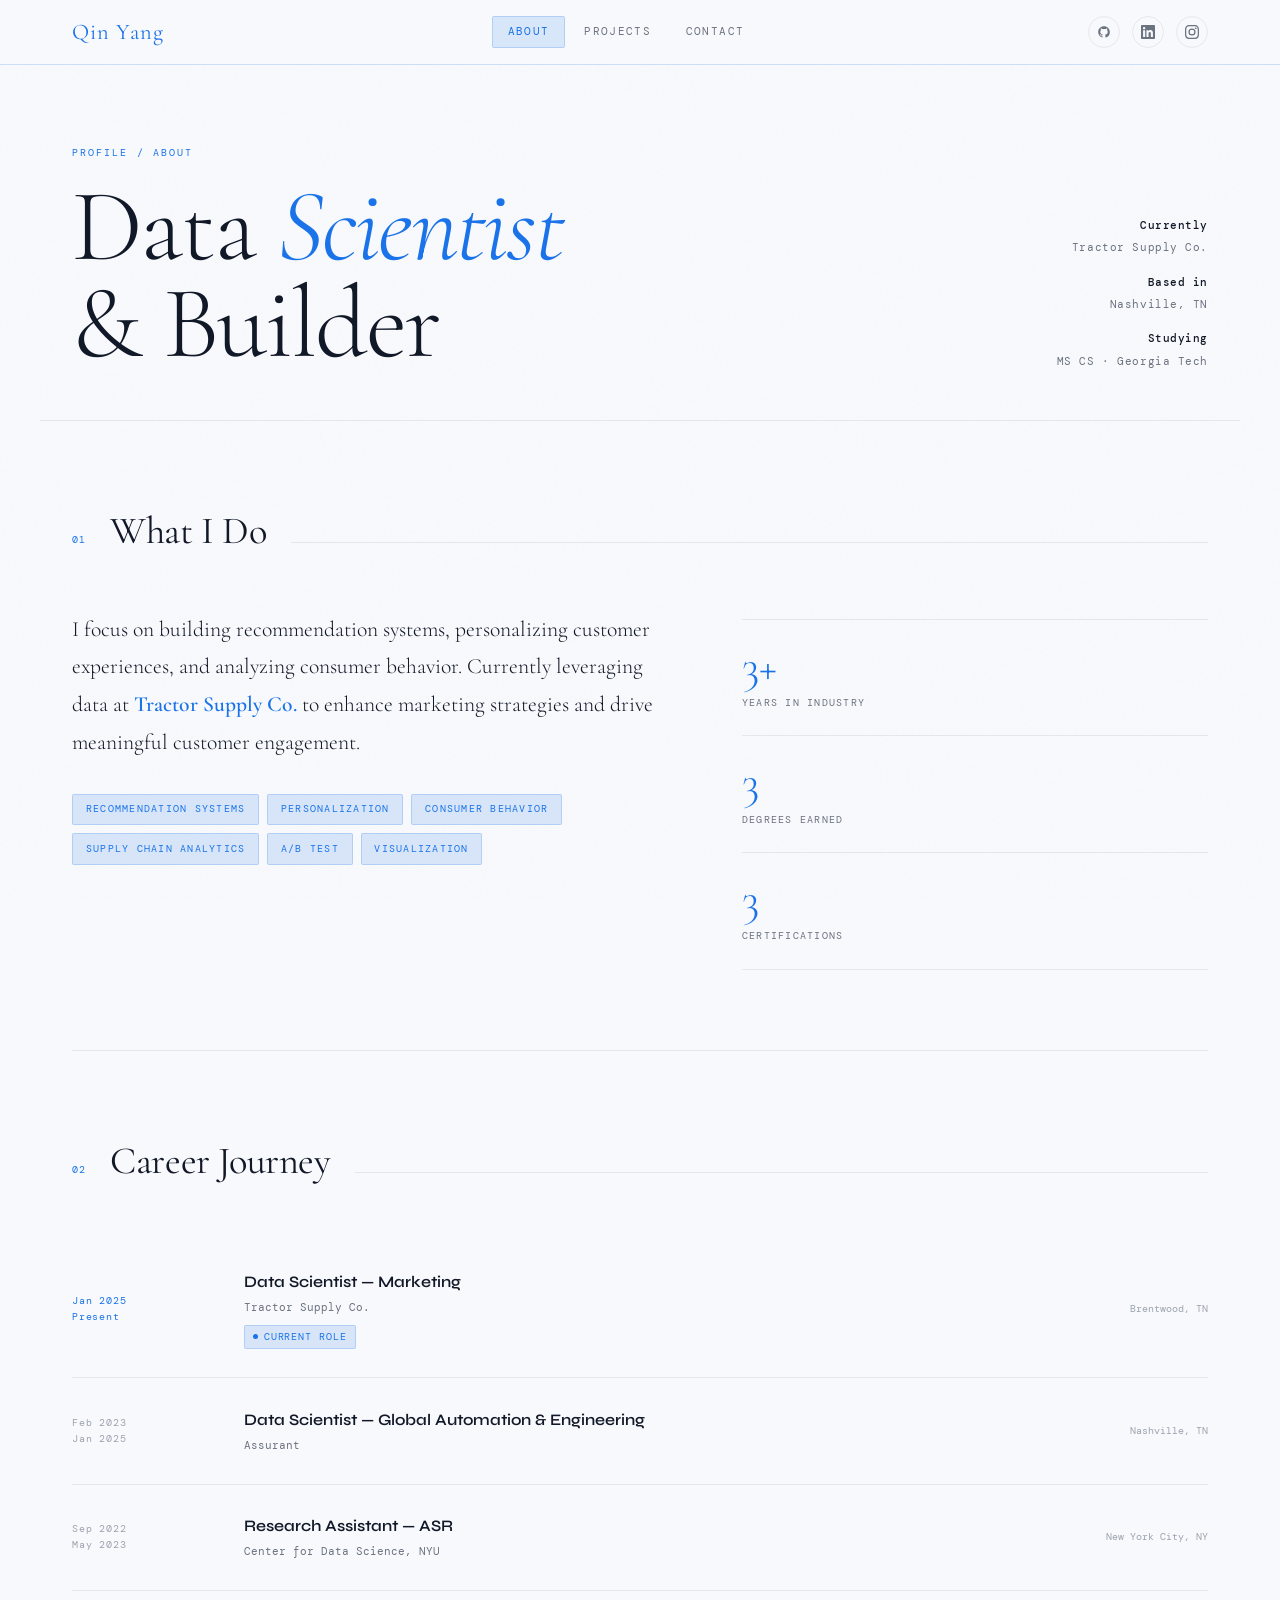
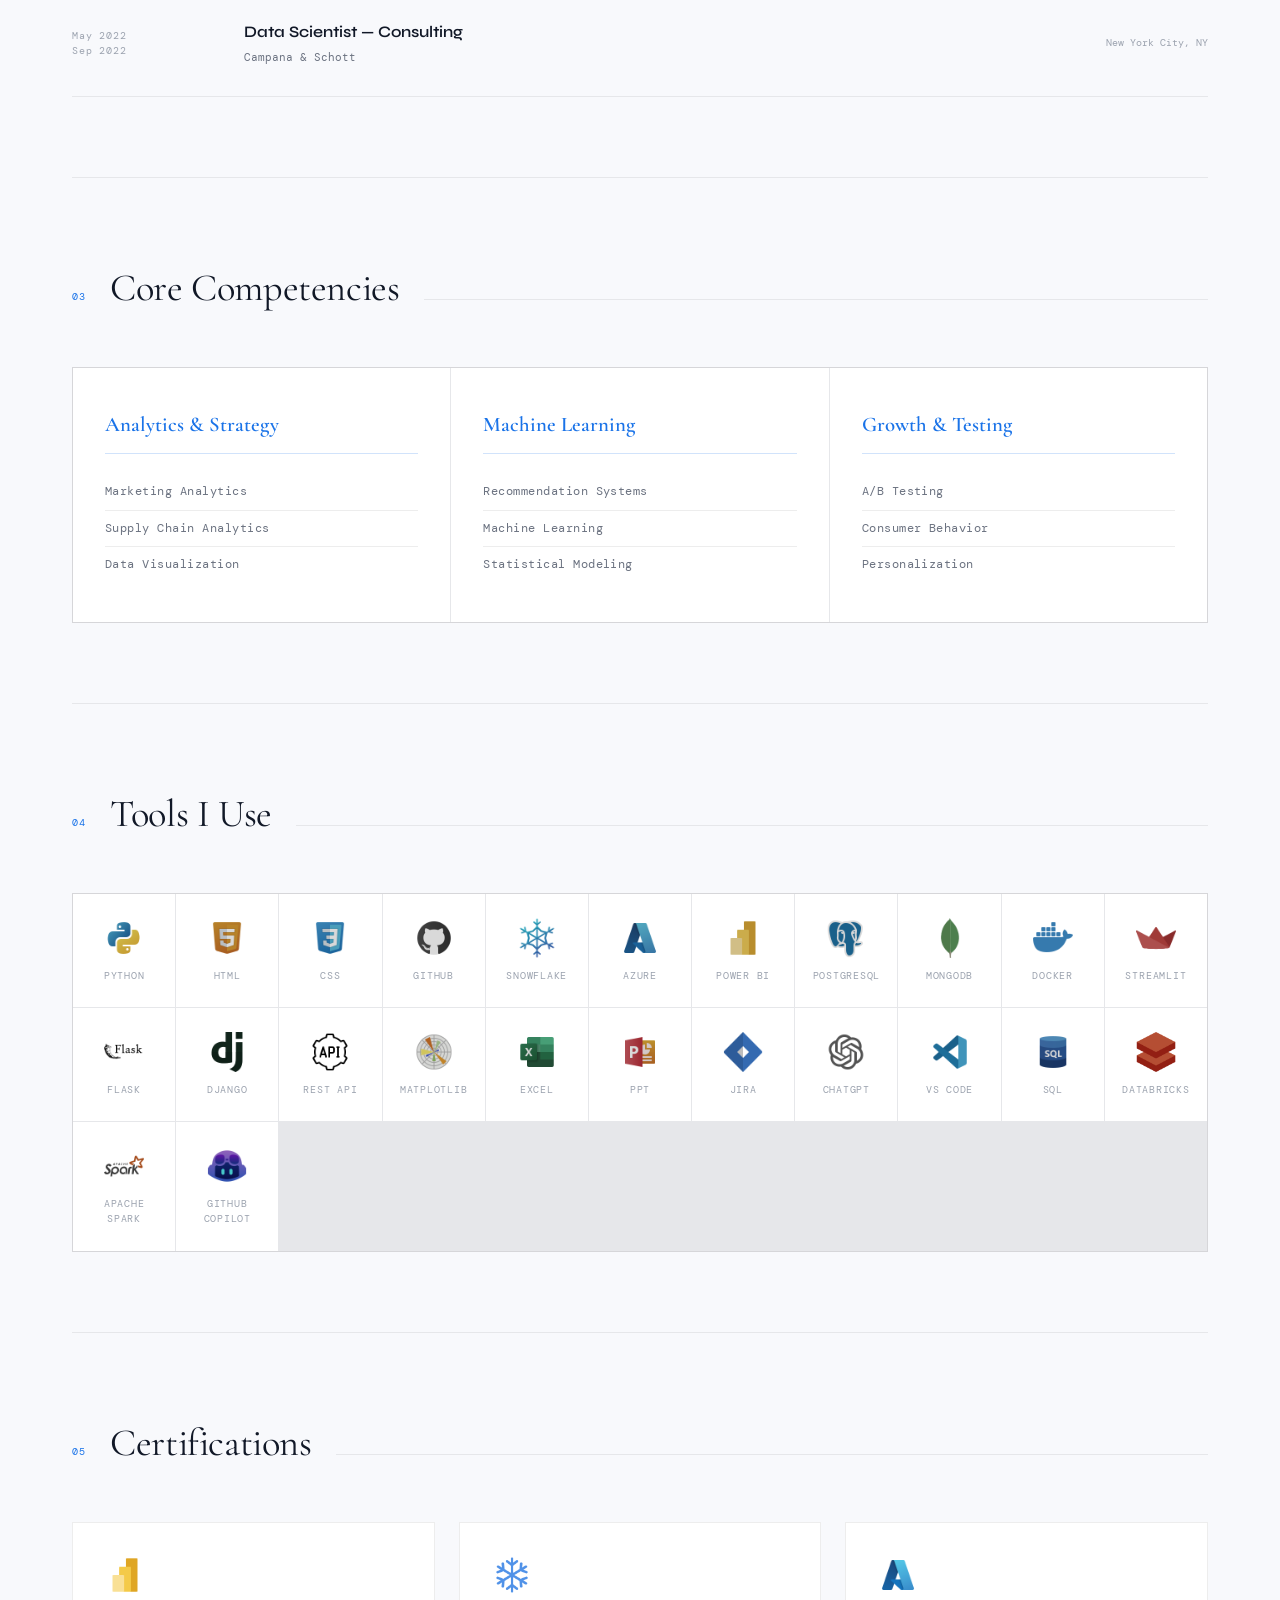
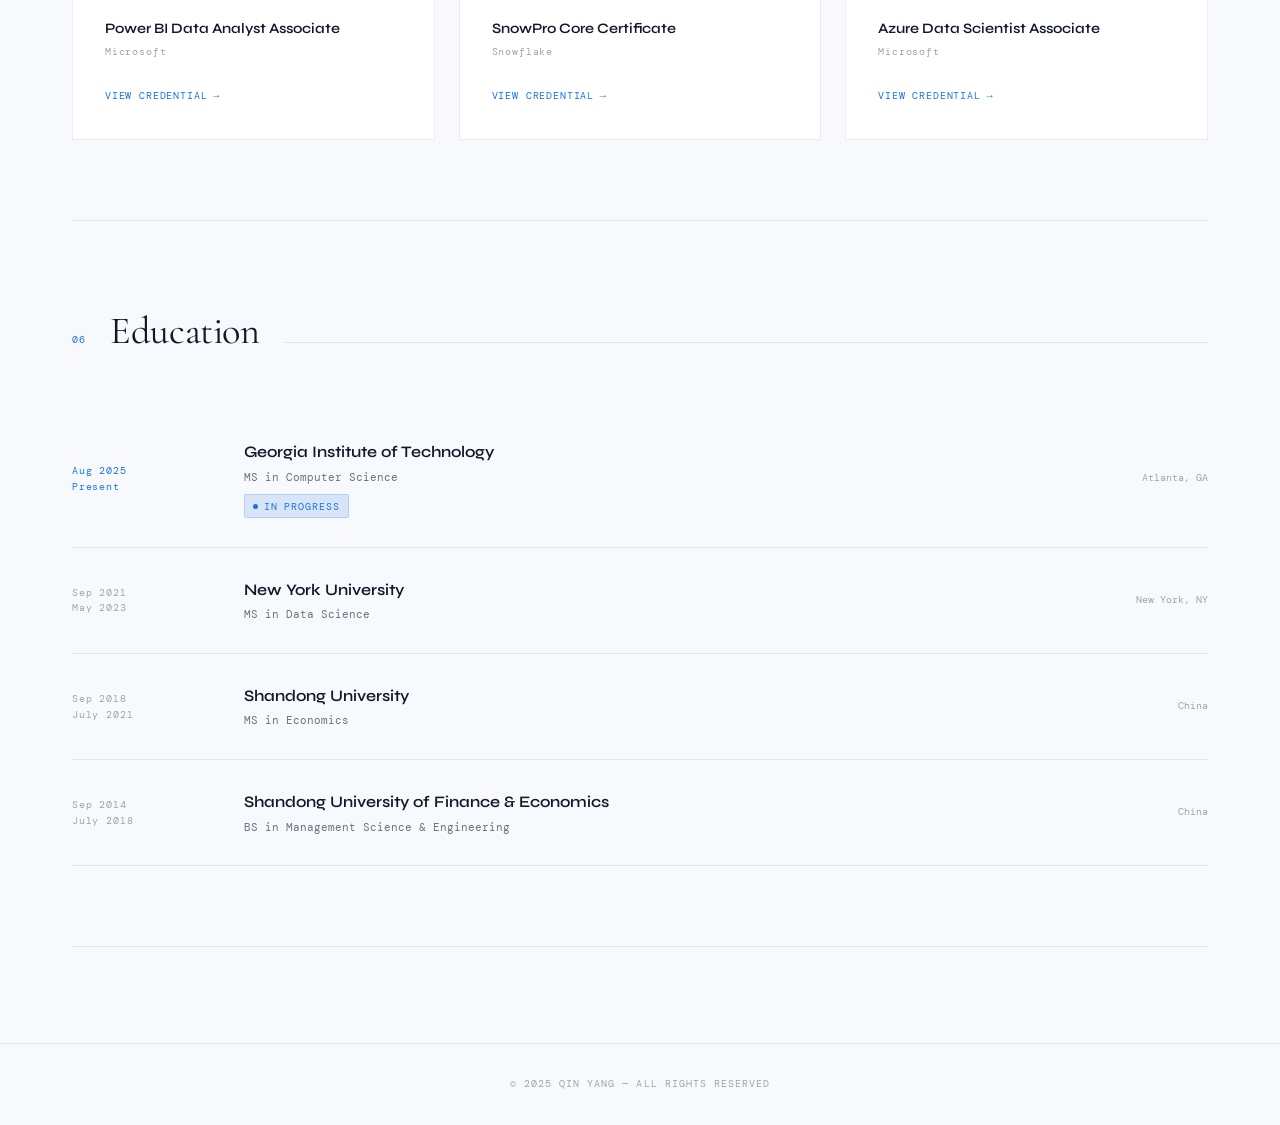
==== commit 83d47aa2: "Update portfolio" ====
--- a/about.html
+++ b/about.html
@@ -692,7 +692,7 @@
   <header>
     <div class="header-inner">
       <div class="logo-name">
-        <a href="home.html">Qin Yang</a>
+        <a href="index.html">Qin Yang</a>
       </div>
       <nav class="main-nav">
         <a href="about.html" class="nav-link active">About</a>
@@ -757,7 +757,7 @@
               <div class="stat-label">Years in Industry</div>
             </div>
             <div class="sidebar-stat">
-              <div class="stat-num">4</div>
+              <div class="stat-num">3</div>
               <div class="stat-label">Degrees Earned</div>
             </div>
             <div class="sidebar-stat">
@@ -829,7 +829,7 @@
             <h3>Analytics &amp; Strategy</h3>
             <ul>
               <li>Marketing Analytics</li>
-              <li>Data Analysis</li>
+              <li>Supply Chain Analytics</li>
               <li>Data Visualization</li>
             </ul>
           </div>
@@ -882,6 +882,8 @@
           <div class="tool-item"><img src="assets/imgs/icons8-visual-studio-code-96.png" alt="VS Code"><p>VS Code</p></div>
           <div class="tool-item"><img src="assets/imgs/icons8-sql-96.png" alt="SQL"><p>SQL</p></div>
           <div class="tool-item"><img src="assets/imgs/databricks_logo_icon_170295.webp" alt="Databricks"><p>Databricks</p></div>
+          <div class="tool-item"><img src="assets/imgs/icons8-apache-spark-96.png" alt="Apache Spark"><p>Apache Spark</p></div>
+          <div class="tool-item"><img src="assets/imgs/icons8-github-copilot-96.png" alt="GitHub Copilot"><p>GitHub Copilot</p></div>
         </div>
       </section>
 
